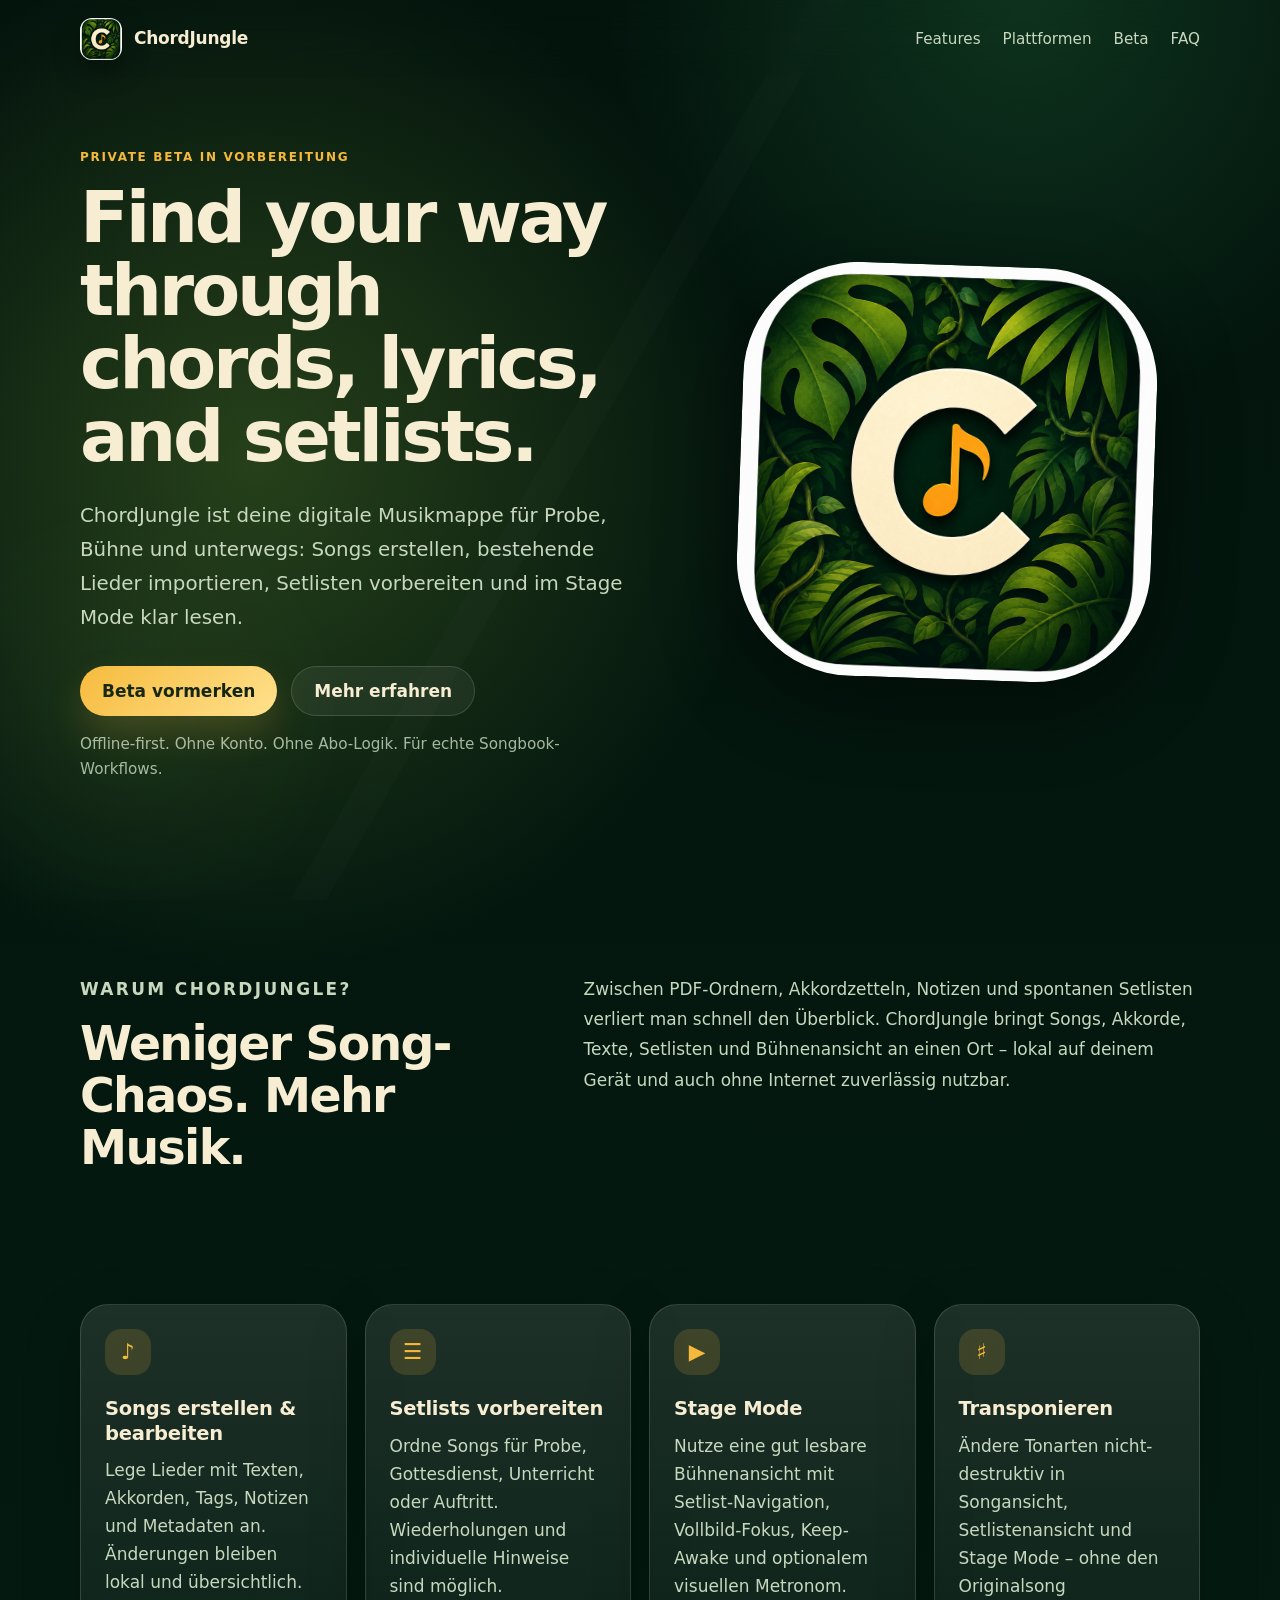
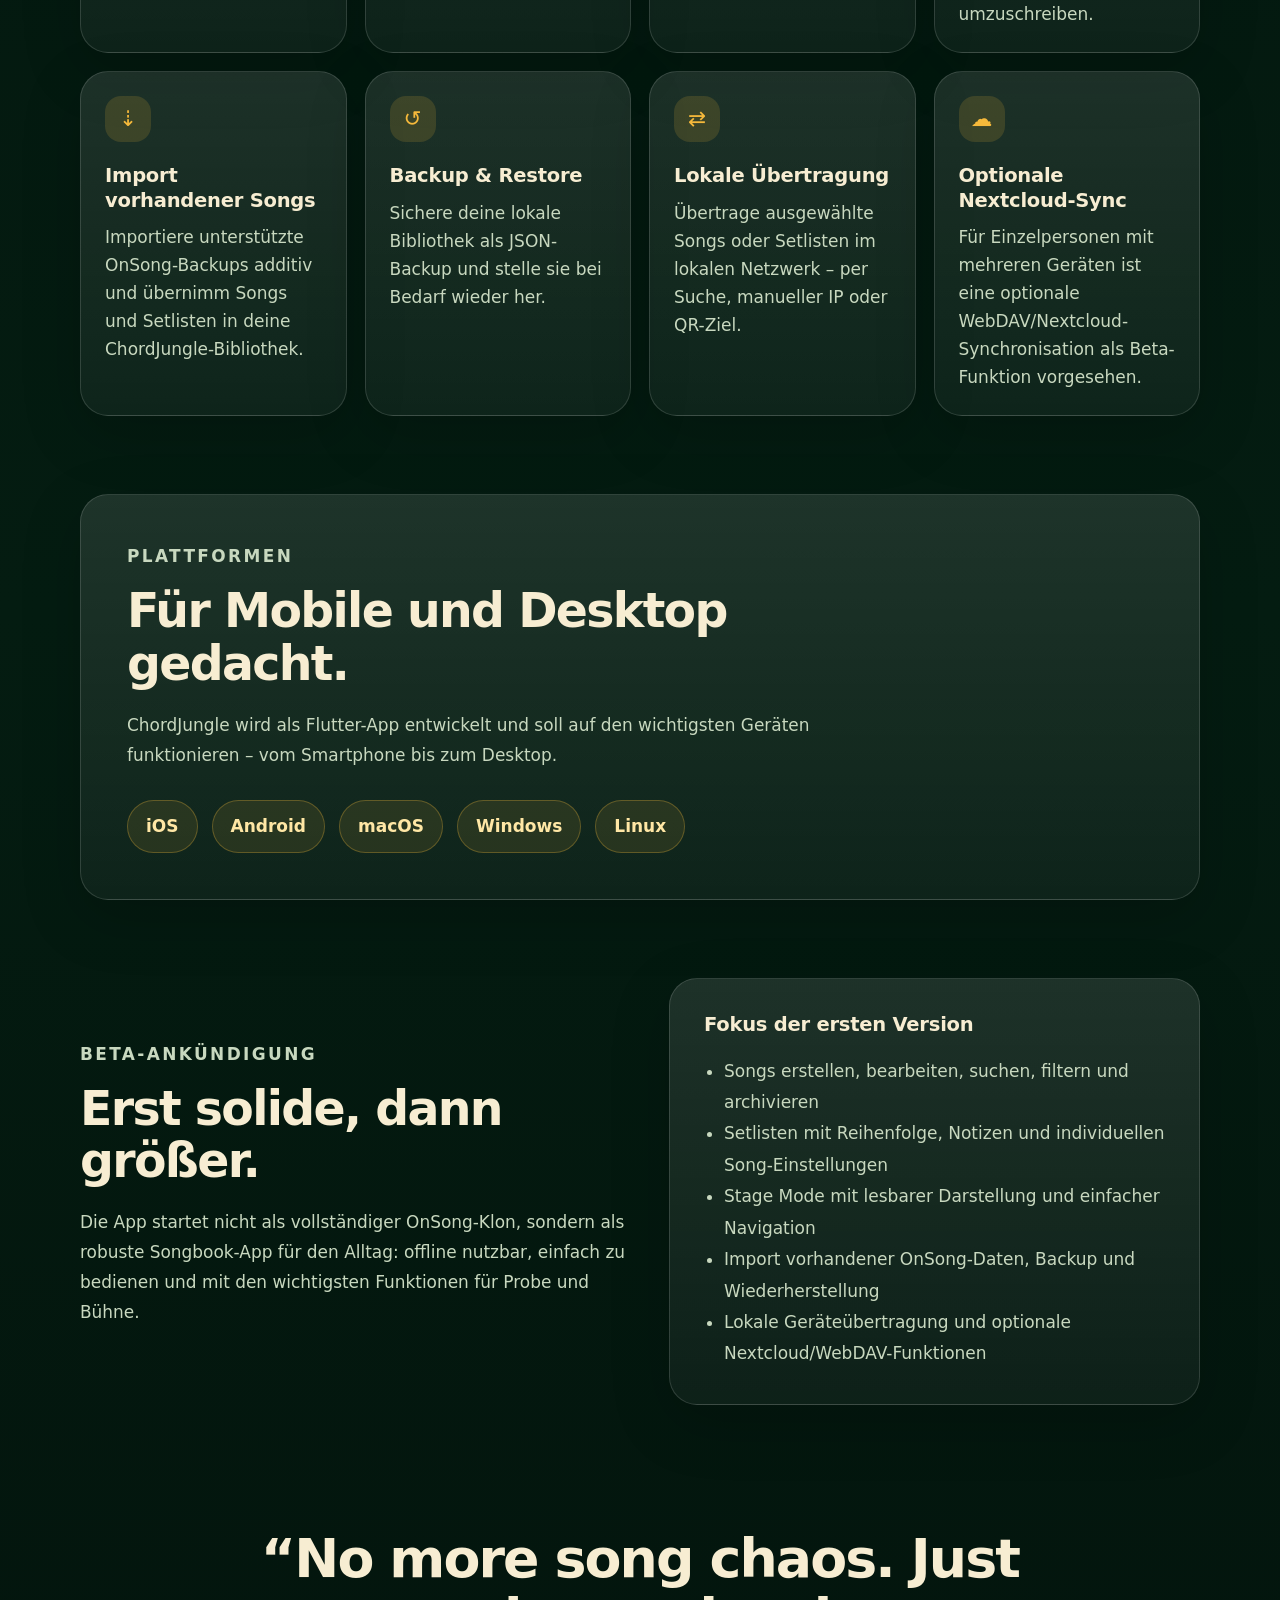
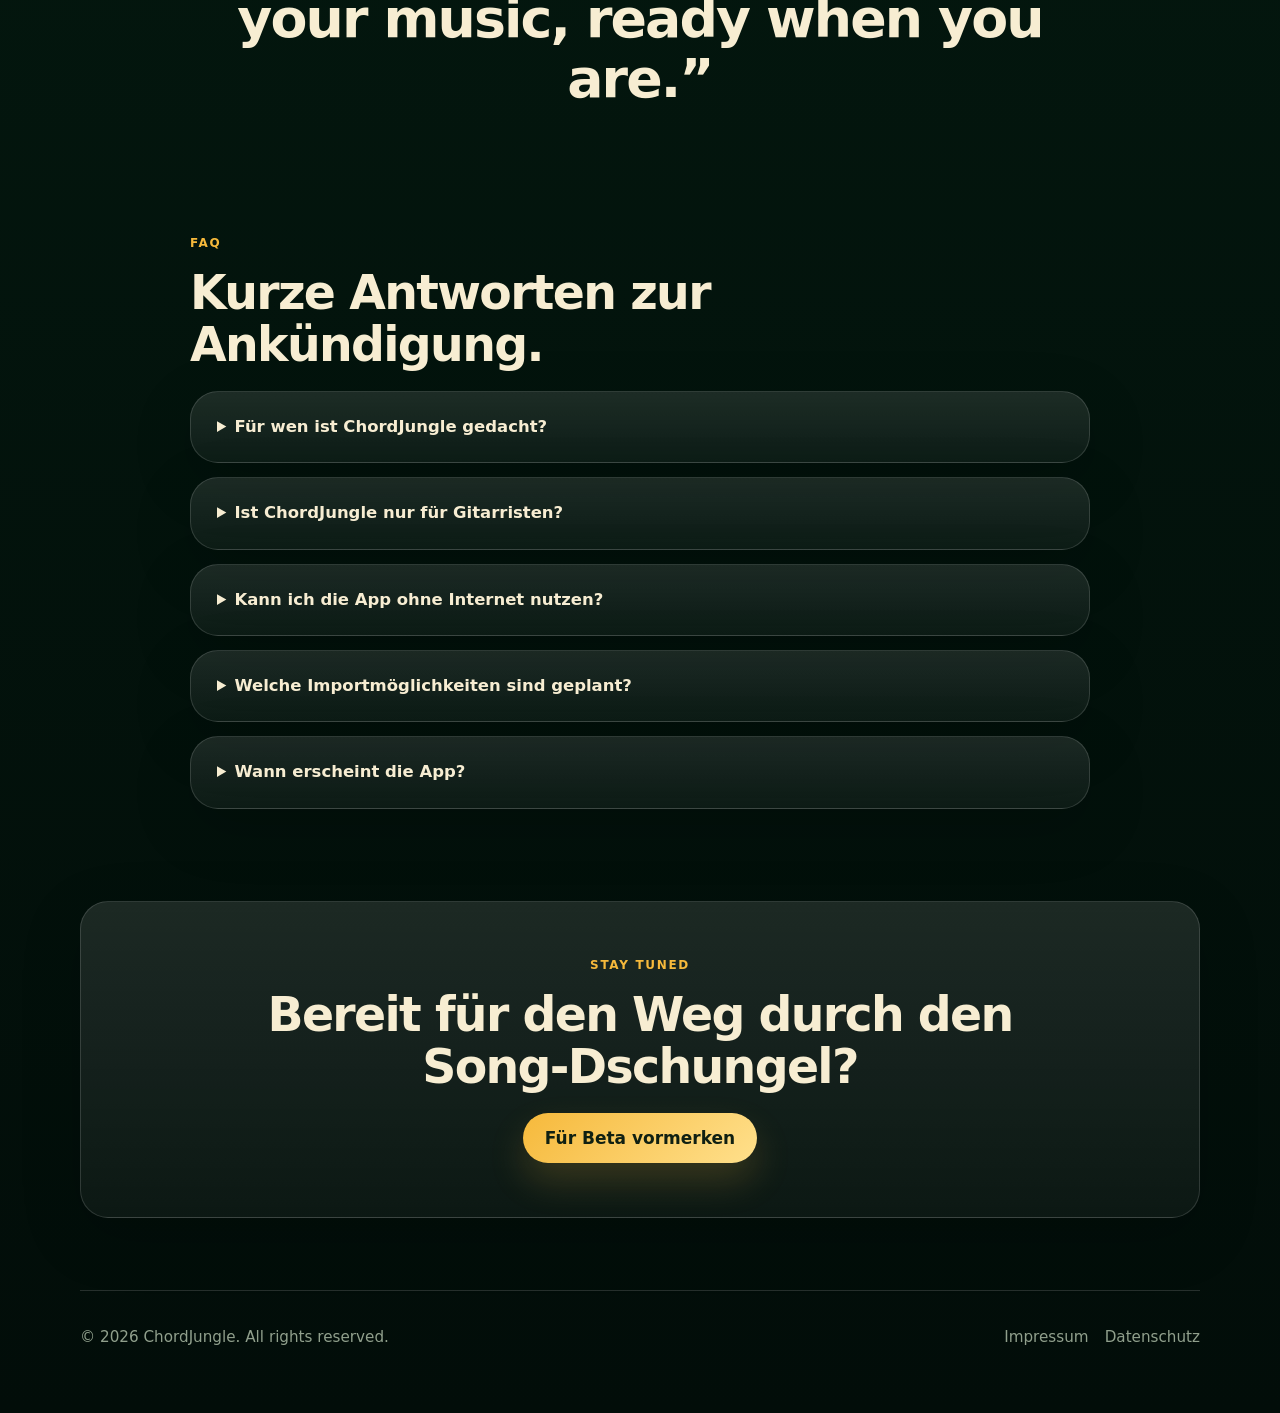
==== httpdocs/index.html @ f00405a7 "init" ====
<!doctype html>
<html lang="de">
<head>
  <meta charset="utf-8">
  <meta name="viewport" content="width=device-width, initial-scale=1">
  <title>ChordJungle – Songs, Chords & Setlists</title>
  <meta name="description" content="ChordJungle ist eine offline-first Songbook- und Setlist-App für iOS, Android, macOS, Windows und Linux – mit Stage Mode, Import, Backup und lokaler Geräteübertragung.">
  <meta name="theme-color" content="#032014">

  <meta property="og:title" content="ChordJungle">
  <meta property="og:description" content="Find your way through chords, lyrics, and setlists.">
  <meta property="og:type" content="website">
  <meta property="og:image" content="assets/og-image.png">

  <link rel="icon" href="favicon.ico">
  <link rel="icon" type="image/png" sizes="32x32" href="assets/favicon-32x32.png">
  <link rel="icon" type="image/png" sizes="16x16" href="assets/favicon-16x16.png">
  <link rel="apple-touch-icon" href="assets/apple-touch-icon.png">
  <link rel="manifest" href="manifest.webmanifest">
  <link rel="stylesheet" href="styles.css">
</head>
<body>
  <header class="site-header">
    <a class="brand" href="#top" aria-label="ChordJungle Startseite">
      <img src="assets/chordjungle-icon-512.png" alt="" width="42" height="42">
      <span>ChordJungle</span>
    </a>
    <nav class="nav" aria-label="Hauptnavigation">
      <a href="#features">Features</a>
      <a href="#platforms">Plattformen</a>
      <a href="#beta">Beta</a>
      <a href="#faq">FAQ</a>
    </nav>
  </header>

  <main id="top">
    <section class="hero section">
      <div class="hero-copy">
        <p class="eyebrow">Private Beta in Vorbereitung</p>
        <h1>Find your way through chords, lyrics, and setlists.</h1>
        <p class="lead">
          ChordJungle ist deine digitale Musikmappe für Probe, Bühne und unterwegs:
          Songs erstellen, bestehende Lieder importieren, Setlisten vorbereiten und im Stage Mode klar lesen.
        </p>
        <div class="cta-row">
          <a class="button primary" href="#" data-contact-link data-contact-subject="ChordJungle Beta" data-contact-body="Hallo, ich möchte über ChordJungle informiert werden." rel="nofollow">
            Beta vormerken
          </a>
          <a class="button secondary" href="#features">Mehr erfahren</a>
        </div>
        <p class="hint">Offline-first. Ohne Konto. Ohne Abo-Logik. Für echte Songbook-Workflows.</p>
      </div>

      <div class="hero-visual" aria-label="ChordJungle App Icon">
        <div class="glow"></div>
        <img class="app-icon" src="assets/chordjungle-icon-1024.png" alt="ChordJungle App Icon">
      </div>
    </section>

    <section class="section intro">
      <div class="section-heading">
        <p class="eyebrow">Warum ChordJungle?</p>
        <h2>Weniger Song-Chaos. Mehr Musik.</h2>
      </div>
      <p>
        Zwischen PDF-Ordnern, Akkordzetteln, Notizen und spontanen Setlisten verliert man schnell den Überblick.
        ChordJungle bringt Songs, Akkorde, Texte, Setlisten und Bühnenansicht an einen Ort – lokal auf deinem Gerät
        und auch ohne Internet zuverlässig nutzbar.
      </p>
    </section>

    <section class="section cards" id="features">
      <article class="card">
        <span class="card-icon">♪</span>
        <h3>Songs erstellen & bearbeiten</h3>
        <p>Lege Lieder mit Texten, Akkorden, Tags, Notizen und Metadaten an. Änderungen bleiben lokal und übersichtlich.</p>
      </article>
      <article class="card">
        <span class="card-icon">☰</span>
        <h3>Setlists vorbereiten</h3>
        <p>Ordne Songs für Probe, Gottesdienst, Unterricht oder Auftritt. Wiederholungen und individuelle Hinweise sind möglich.</p>
      </article>
      <article class="card">
        <span class="card-icon">▶</span>
        <h3>Stage Mode</h3>
        <p>Nutze eine gut lesbare Bühnenansicht mit Setlist-Navigation, Vollbild-Fokus, Keep-Awake und optionalem visuellen Metronom.</p>
      </article>
      <article class="card">
        <span class="card-icon">♯</span>
        <h3>Transponieren</h3>
        <p>Ändere Tonarten nicht-destruktiv in Songansicht, Setlistenansicht und Stage Mode – ohne den Originalsong umzuschreiben.</p>
      </article>
      <article class="card">
        <span class="card-icon">⇣</span>
        <h3>Import vorhandener Songs</h3>
        <p>Importiere unterstützte OnSong-Backups additiv und übernimm Songs und Setlisten in deine ChordJungle-Bibliothek.</p>
      </article>
      <article class="card">
        <span class="card-icon">↺</span>
        <h3>Backup & Restore</h3>
        <p>Sichere deine lokale Bibliothek als JSON-Backup und stelle sie bei Bedarf wieder her.</p>
      </article>
      <article class="card">
        <span class="card-icon">⇄</span>
        <h3>Lokale Übertragung</h3>
        <p>Übertrage ausgewählte Songs oder Setlisten im lokalen Netzwerk – per Suche, manueller IP oder QR-Ziel.</p>
      </article>
      <article class="card">
        <span class="card-icon">☁</span>
        <h3>Optionale Nextcloud-Sync</h3>
        <p>Für Einzelpersonen mit mehreren Geräten ist eine optionale WebDAV/Nextcloud-Synchronisation als Beta-Funktion vorgesehen.</p>
      </article>
    </section>

    <section class="section platform-section" id="platforms">
      <div class="section-heading compact-heading">
        <p class="eyebrow">Plattformen</p>
        <h2>Für Mobile und Desktop gedacht.</h2>
        <p>
          ChordJungle wird als Flutter-App entwickelt und soll auf den wichtigsten Geräten funktionieren – vom Smartphone bis zum Desktop.
        </p>
      </div>
      <div class="platform-grid" aria-label="Geplante Plattformen">
        <div class="platform-pill">iOS</div>
        <div class="platform-pill">Android</div>
        <div class="platform-pill">macOS</div>
        <div class="platform-pill">Windows</div>
        <div class="platform-pill">Linux</div>
      </div>
    </section>

    <section class="section split" id="beta">
      <div>
        <p class="eyebrow">Beta-Ankündigung</p>
        <h2>Erst solide, dann größer.</h2>
        <p>
          Die App startet nicht als vollständiger OnSong-Klon, sondern als robuste Songbook-App für den Alltag:
          offline nutzbar, einfach zu bedienen und mit den wichtigsten Funktionen für Probe und Bühne.
        </p>
      </div>
      <div class="beta-box">
        <h3>Fokus der ersten Version</h3>
        <ul>
          <li>Songs erstellen, bearbeiten, suchen, filtern und archivieren</li>
          <li>Setlisten mit Reihenfolge, Notizen und individuellen Song-Einstellungen</li>
          <li>Stage Mode mit lesbarer Darstellung und einfacher Navigation</li>
          <li>Import vorhandener OnSong-Daten, Backup und Wiederherstellung</li>
          <li>Lokale Geräteübertragung und optionale Nextcloud/WebDAV-Funktionen</li>
        </ul>
      </div>
    </section>

    <section class="section quote">
      <blockquote>
        “No more song chaos. Just your music, ready when you are.”
      </blockquote>
    </section>

    <section class="section faq" id="faq">
      <div class="section-heading">
        <p class="eyebrow">FAQ</p>
        <h2>Kurze Antworten zur Ankündigung.</h2>
      </div>

      <details>
        <summary>Für wen ist ChordJungle gedacht?</summary>
        <p>Für Musiker, Bands, Sänger, Gruppen, Musikleiter und alle, die Songs mit Akkorden, Texten und Setlisten organisieren möchten.</p>
      </details>

      <details>
        <summary>Ist ChordJungle nur für Gitarristen?</summary>
        <p>Nein. Akkorde spielen eine wichtige Rolle, aber die App ist bewusst nicht auf ein einzelnes Instrument festgelegt.</p>
      </details>

      <details>
        <summary>Kann ich die App ohne Internet nutzen?</summary>
        <p>Ja. ChordJungle ist offline-first konzipiert. Songs, Setlisten und Stage Mode sollen ohne Login und ohne Internet funktionieren.</p>
      </details>

      <details>
        <summary>Welche Importmöglichkeiten sind geplant?</summary>
        <p>Der Fokus liegt auf einem additiven Import unterstützter OnSong-Backup-Daten. Nicht jede OnSong-Funktion und nicht jedes Medienformat ist Teil des ersten Umfangs.</p>
      </details>

      <details>
        <summary>Wann erscheint die App?</summary>
        <p>ChordJungle befindet sich in der privaten Beta-Vorbereitung. Diese Seite dient als Ankündigung und Vormerkung.</p>
      </details>
    </section>

    <section class="section final-cta">
      <p class="eyebrow">Stay tuned</p>
      <h2>Bereit für den Weg durch den Song-Dschungel?</h2>
      <a class="button primary" href="#" data-contact-link data-contact-subject="ChordJungle Beta" data-contact-body="Hallo, ich möchte über ChordJungle informiert werden." rel="nofollow">
        Für Beta vormerken
      </a>
    </section>
  </main>

  <footer class="site-footer">
    <p>© <span id="year"></span> ChordJungle. All rights reserved.</p>
    <nav class="footer-links" aria-label="Rechtliche Links">
      <a href="impressum.html">Impressum</a>
      <a href="datenschutz.html">Datenschutz</a>
    </nav>
  </footer>

  <script src="script.js"></script>
</body>
</html>
---- httpdocs/styles.css ----
:root {
  --bg: #03140d;
  --bg-soft: #062316;
  --panel: rgba(255, 255, 255, 0.075);
  --panel-border: rgba(255, 255, 255, 0.14);
  --text: #f7edd2;
  --muted: #c8d8bf;
  --green: #8fbf3f;
  --green-2: #2f8f4e;
  --gold: #f6b93b;
  --shadow: 0 24px 80px rgba(0, 0, 0, 0.45);
  --max: 1120px;
  color-scheme: dark;
}

* { box-sizing: border-box; }

html { scroll-behavior: smooth; }

body {
  margin: 0;
  font-family: Inter, ui-sans-serif, system-ui, -apple-system, BlinkMacSystemFont, "Segoe UI", sans-serif;
  background:
    radial-gradient(circle at 20% 10%, rgba(143, 191, 63, 0.25), transparent 32rem),
    radial-gradient(circle at 80% 0%, rgba(47, 143, 78, 0.25), transparent 26rem),
    linear-gradient(180deg, #03140d 0%, #041c11 48%, #020d09 100%);
  color: var(--text);
  min-height: 100vh;
  overflow-x: hidden;
  font-size: 17px;
  line-height: 1.6;
}

body::before {
  content: "";
  position: fixed;
  inset: 0;
  pointer-events: none;
  opacity: 0.16;
  background-image:
    linear-gradient(120deg, transparent 0 45%, rgba(255,255,255,0.05) 45% 47%, transparent 47% 100%),
    radial-gradient(circle at 10% 80%, rgba(143, 191, 63, 0.35), transparent 13rem);
  mix-blend-mode: screen;
}

a { color: inherit; }

.site-header {
  position: sticky;
  top: 0;
  z-index: 20;
  display: flex;
  align-items: center;
  justify-content: space-between;
  width: min(100% - 32px, var(--max));
  margin: 0 auto;
  padding: 18px 0;
  backdrop-filter: blur(16px);
}

.brand {
  display: inline-flex;
  align-items: center;
  gap: 12px;
  font-weight: 800;
  letter-spacing: -0.015em;
  text-decoration: none;
}

.brand img {
  border-radius: 12px;
  box-shadow: 0 10px 26px rgba(0, 0, 0, 0.35);
}

.nav {
  display: flex;
  gap: 22px;
  color: var(--muted);
  font-size: 0.95rem;
}

.nav a { text-decoration: none; }
.nav a:hover { color: var(--text); }

.section {
  width: min(100% - 32px, var(--max));
  margin: 0 auto;
  padding: 78px 0;
}

.hero {
  min-height: calc(100vh - 82px);
  display: grid;
  grid-template-columns: minmax(0, 1.05fr) minmax(280px, 0.95fr);
  align-items: center;
  gap: 56px;
  padding-top: 48px;
}

.eyebrow {
  margin: 0 0 14px;
  color: var(--gold);
  text-transform: uppercase;
  font-size: 0.75rem;
  font-weight: 800;
  letter-spacing: 0.14em;
}

h1, h2, h3, p { margin-top: 0; }

h1 {
  font-size: clamp(2.55rem, 5.6vw, 5.35rem);
  line-height: 1.02;
  letter-spacing: -0.045em;
  margin-bottom: 26px;
  max-width: 760px;
}

h2 {
  font-size: clamp(1.8rem, 3.7vw, 3.25rem);
  line-height: 1.1;
  letter-spacing: -0.035em;
  margin-bottom: 20px;
}

h3 {
  font-size: 1.22rem;
  line-height: 1.25;
  letter-spacing: -0.012em;
  margin-bottom: 10px;
}

.lead {
  color: var(--muted);
  font-size: clamp(1.05rem, 1.55vw, 1.24rem);
  line-height: 1.7;
  max-width: 680px;
}

.cta-row {
  display: flex;
  flex-wrap: wrap;
  gap: 14px;
  margin: 32px 0 16px;
}

.button {
  display: inline-flex;
  align-items: center;
  justify-content: center;
  min-height: 50px;
  border-radius: 999px;
  padding: 0 22px;
  text-decoration: none;
  font-weight: 800;
  transition: transform 180ms ease, border-color 180ms ease, background 180ms ease;
}

.button:hover { transform: translateY(-2px); }

.primary {
  background: linear-gradient(135deg, var(--gold), #ffe08c);
  color: #102012;
  box-shadow: 0 18px 36px rgba(246, 185, 59, 0.18);
}

.secondary {
  border: 1px solid var(--panel-border);
  color: var(--text);
  background: rgba(255, 255, 255, 0.06);
}

.hint {
  color: rgba(200, 216, 191, 0.82);
  font-size: 0.95rem;
}

.hero-visual {
  position: relative;
  display: grid;
  place-items: center;
  min-height: 440px;
}

.glow {
  position: absolute;
  width: 72%;
  aspect-ratio: 1;
  border-radius: 999px;
  background: radial-gradient(circle, rgba(143, 191, 63, 0.38), transparent 68%);
  filter: blur(18px);
}

.app-icon {
  position: relative;
  width: min(82%, 430px);
  border-radius: 28%;
  box-shadow: var(--shadow);
  transform: rotate(2deg);
  animation: float 6s ease-in-out infinite;
}

@keyframes float {
  0%, 100% { transform: translateY(0) rotate(2deg); }
  50% { transform: translateY(-14px) rotate(-1deg); }
}

.intro {
  display: grid;
  grid-template-columns: 0.85fr 1.15fr;
  gap: 48px;
  align-items: start;
}

.intro p,
.split p,
.platform-section p {
  color: var(--muted);
  line-height: 1.78;
  font-size: 1.06rem;
}

.cards {
  display: grid;
  grid-template-columns: repeat(4, 1fr);
  gap: 18px;
  padding-top: 32px;
}

.card,
.beta-box,
details,
.final-cta,
.platform-section {
  border: 1px solid var(--panel-border);
  background:
    linear-gradient(180deg, rgba(255, 255, 255, 0.105), rgba(255, 255, 255, 0.045));
  border-radius: 28px;
  box-shadow: 0 18px 60px rgba(0, 0, 0, 0.18);
}

.card {
  padding: 24px;
  min-height: 245px;
}

.card-icon {
  display: inline-grid;
  place-items: center;
  width: 46px;
  height: 46px;
  margin-bottom: 22px;
  border-radius: 16px;
  background: rgba(246, 185, 59, 0.15);
  color: var(--gold);
  font-size: 1.35rem;
}

.card p {
  color: var(--muted);
  line-height: 1.65;
  margin-bottom: 0;
}

.platform-section {
  padding: 46px;
}

.compact-heading {
  max-width: 820px;
}

.platform-grid {
  display: flex;
  flex-wrap: wrap;
  gap: 14px;
  margin-top: 30px;
}

.platform-pill {
  border: 1px solid rgba(246, 185, 59, 0.28);
  background: rgba(246, 185, 59, 0.10);
  color: #ffe7a5;
  border-radius: 999px;
  padding: 12px 18px;
  font-weight: 800;
}

.split {
  display: grid;
  grid-template-columns: 1fr 0.95fr;
  gap: 30px;
  align-items: center;
}

.beta-box { padding: 34px; }

.beta-box ul {
  margin: 18px 0 0;
  padding-left: 20px;
  color: var(--muted);
  line-height: 1.85;
}

.quote {
  text-align: center;
  padding-top: 46px;
  padding-bottom: 46px;
}

blockquote {
  margin: 0 auto;
  max-width: 860px;
  font-size: clamp(1.75rem, 4.2vw, 3.8rem);
  line-height: 1.12;
  letter-spacing: -0.035em;
  font-weight: 850;
}

.faq { max-width: 900px; }
.section-heading { max-width: 760px; }

details {
  padding: 22px 26px;
  margin: 14px 0;
}

summary {
  cursor: pointer;
  font-weight: 800;
  font-size: 1.03rem;
}

details p {
  color: var(--muted);
  line-height: 1.65;
  margin: 16px 0 0;
}

.final-cta {
  text-align: center;
  padding: 54px 28px;
  margin-bottom: 72px;
}

.final-cta h2 {
  max-width: 760px;
  margin-left: auto;
  margin-right: auto;
}

.site-footer {
  width: min(100% - 32px, var(--max));
  margin: 0 auto;
  padding: 34px 0 48px;
  display: flex;
  justify-content: space-between;
  gap: 18px;
  color: rgba(200, 216, 191, 0.72);
  border-top: 1px solid var(--panel-border);
  font-size: 0.95rem;
}

@media (max-width: 980px) {
  .cards { grid-template-columns: repeat(2, 1fr); }
}

@media (max-width: 900px) {
  .nav { display: none; }

  .hero,
  .intro,
  .split { grid-template-columns: 1fr; }

  .hero {
    min-height: auto;
    padding-top: 42px;
  }

  .hero-visual {
    min-height: 340px;
    order: -1;
  }

  .app-icon { width: min(74%, 340px); }
  .section { padding: 62px 0; }
}

@media (max-width: 560px) {
  body { font-size: 16px; }
  .site-header { width: min(100% - 22px, var(--max)); }

  .section {
    width: min(100% - 22px, var(--max));
    padding: 52px 0;
  }

  .cards { grid-template-columns: 1fr; }
  .card { min-height: unset; }
  .platform-section { padding: 28px 20px; }
  .cta-row { flex-direction: column; }
  .button { width: 100%; }
  .site-footer { flex-direction: column; }
}


.footer-links {
  display: flex;
  flex-wrap: wrap;
  gap: 16px;
}

.footer-links a {
  color: inherit;
  text-decoration: none;
}

.footer-links a:hover {
  color: var(--text);
}

.legal-page {
  min-height: calc(100vh - 160px);
}

.legal-section {
  max-width: 920px;
  padding-top: 54px;
}

.back-link {
  display: inline-flex;
  margin-bottom: 22px;
  color: var(--muted);
  text-decoration: none;
  font-weight: 800;
}

.back-link:hover {
  color: var(--text);
}

.legal-card {
  border: 1px solid var(--panel-border);
  background: linear-gradient(180deg, rgba(255, 255, 255, 0.105), rgba(255, 255, 255, 0.045));
  border-radius: 28px;
  padding: clamp(28px, 5vw, 54px);
  box-shadow: 0 18px 60px rgba(0, 0, 0, 0.18);
}

.legal-card h1 {
  font-size: clamp(2.1rem, 4.6vw, 4rem);
  margin-bottom: 32px;
}

.legal-card h2 {
  margin-top: 42px;
  font-size: clamp(1.45rem, 2.6vw, 2.2rem);
}

.legal-card h3 {
  margin-top: 30px;
  color: var(--text);
}

.legal-card h4 {
  margin: 24px 0 10px;
  font-size: 1rem;
  color: #ffe7a5;
}

.legal-card p,
.legal-card li {
  color: var(--muted);
  line-height: 1.75;
}

.legal-card ul {
  padding-left: 22px;
}
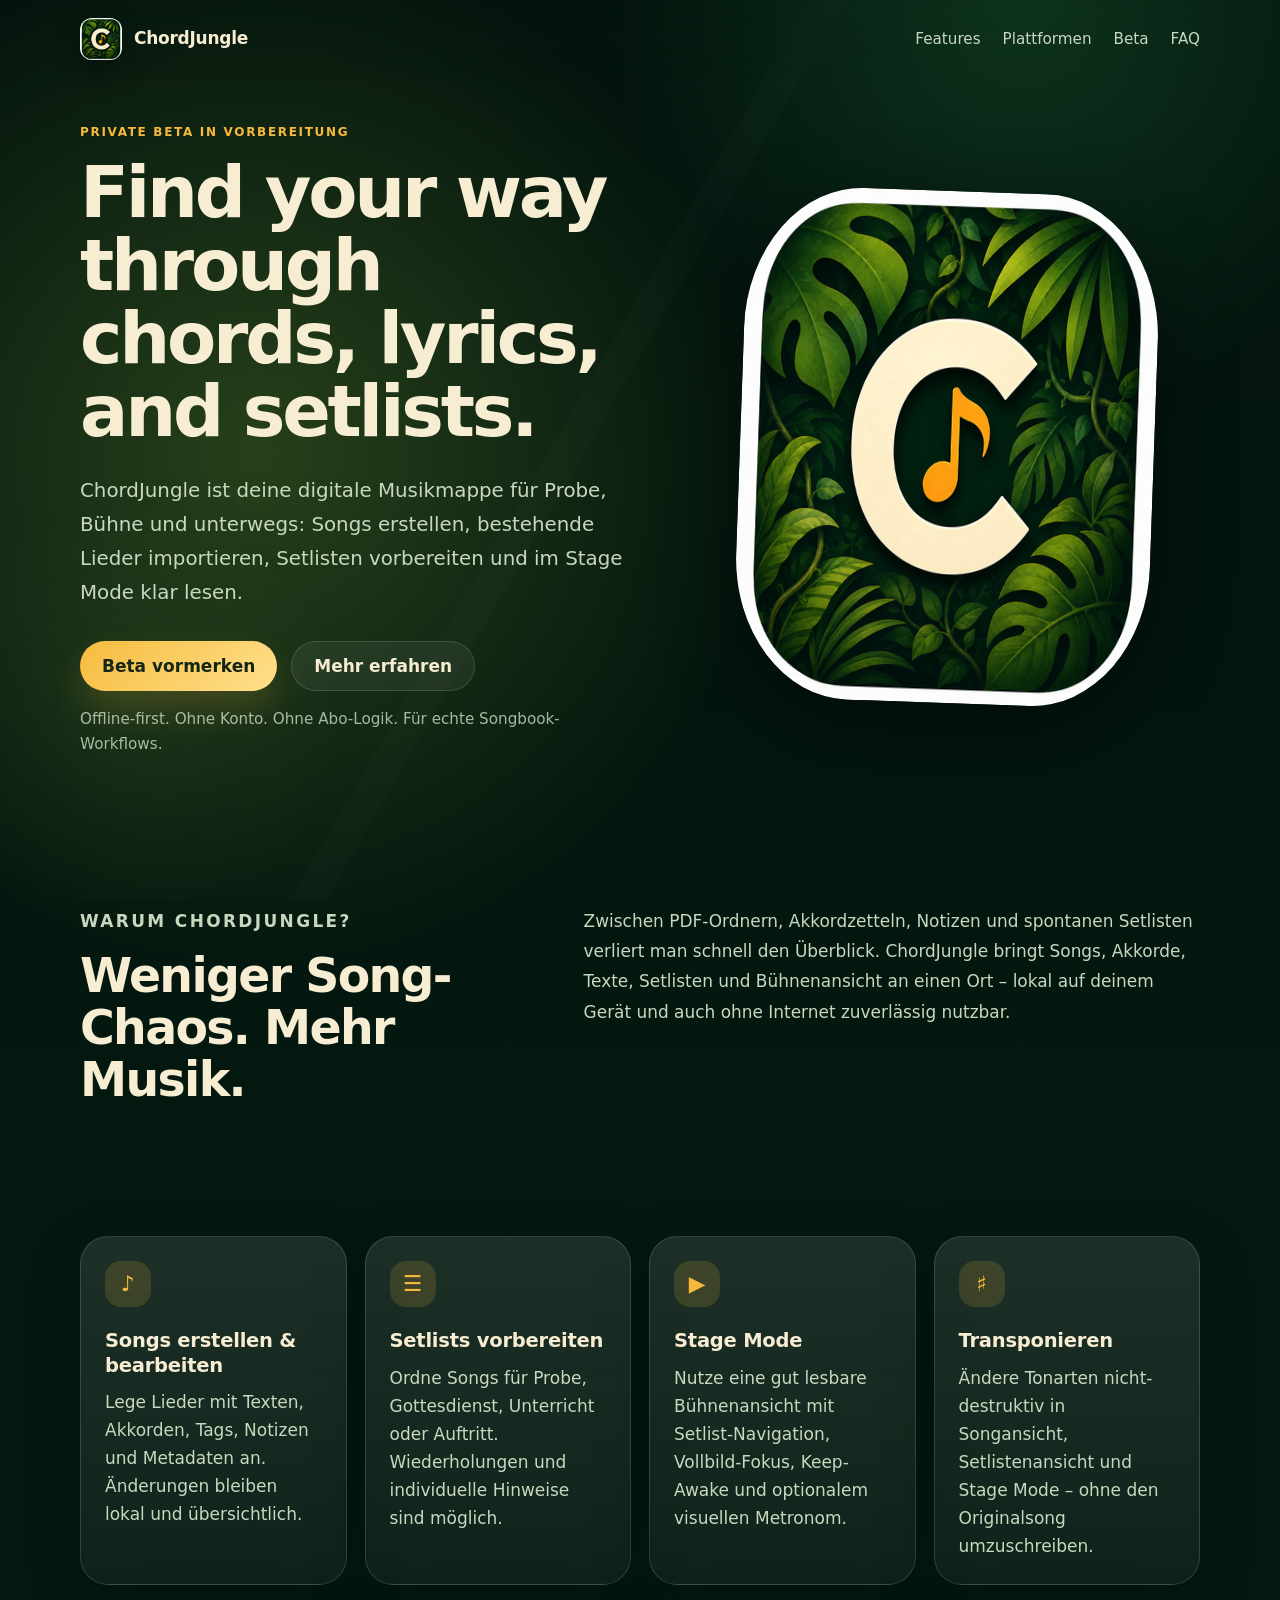
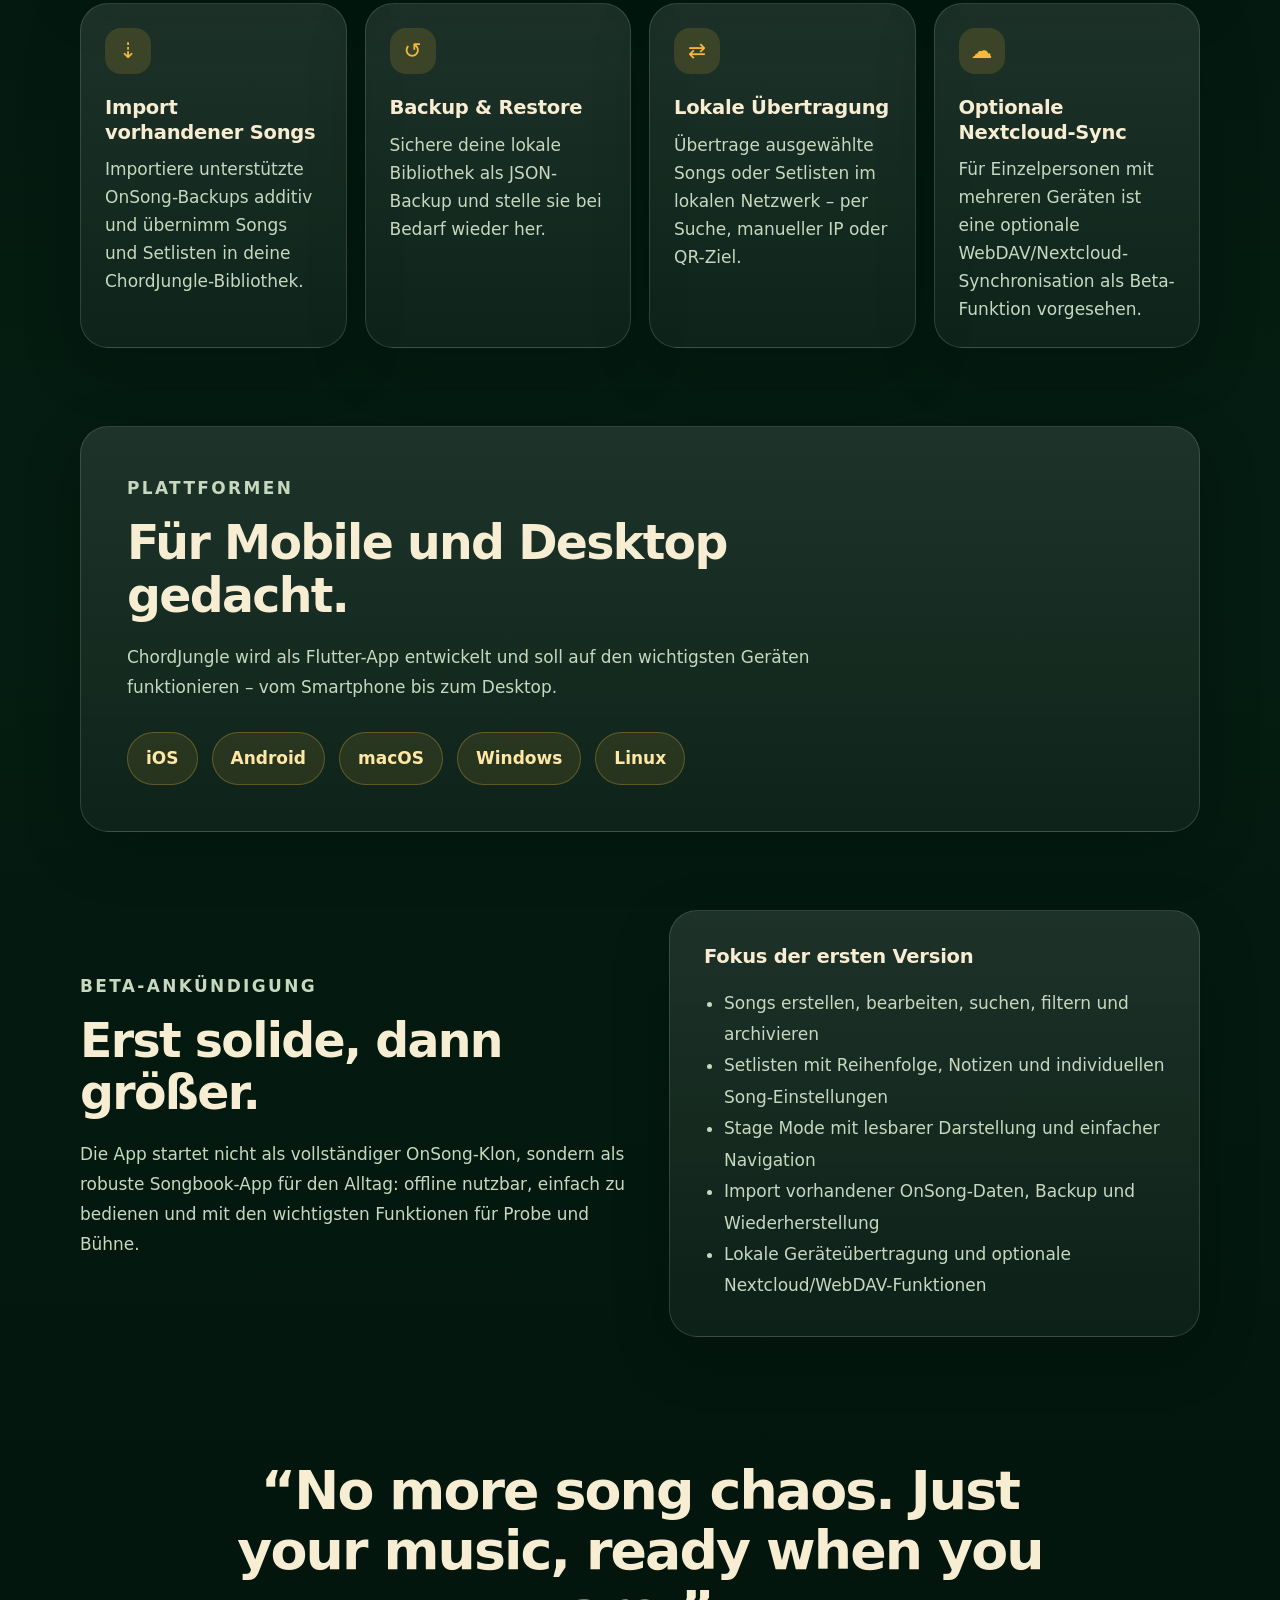
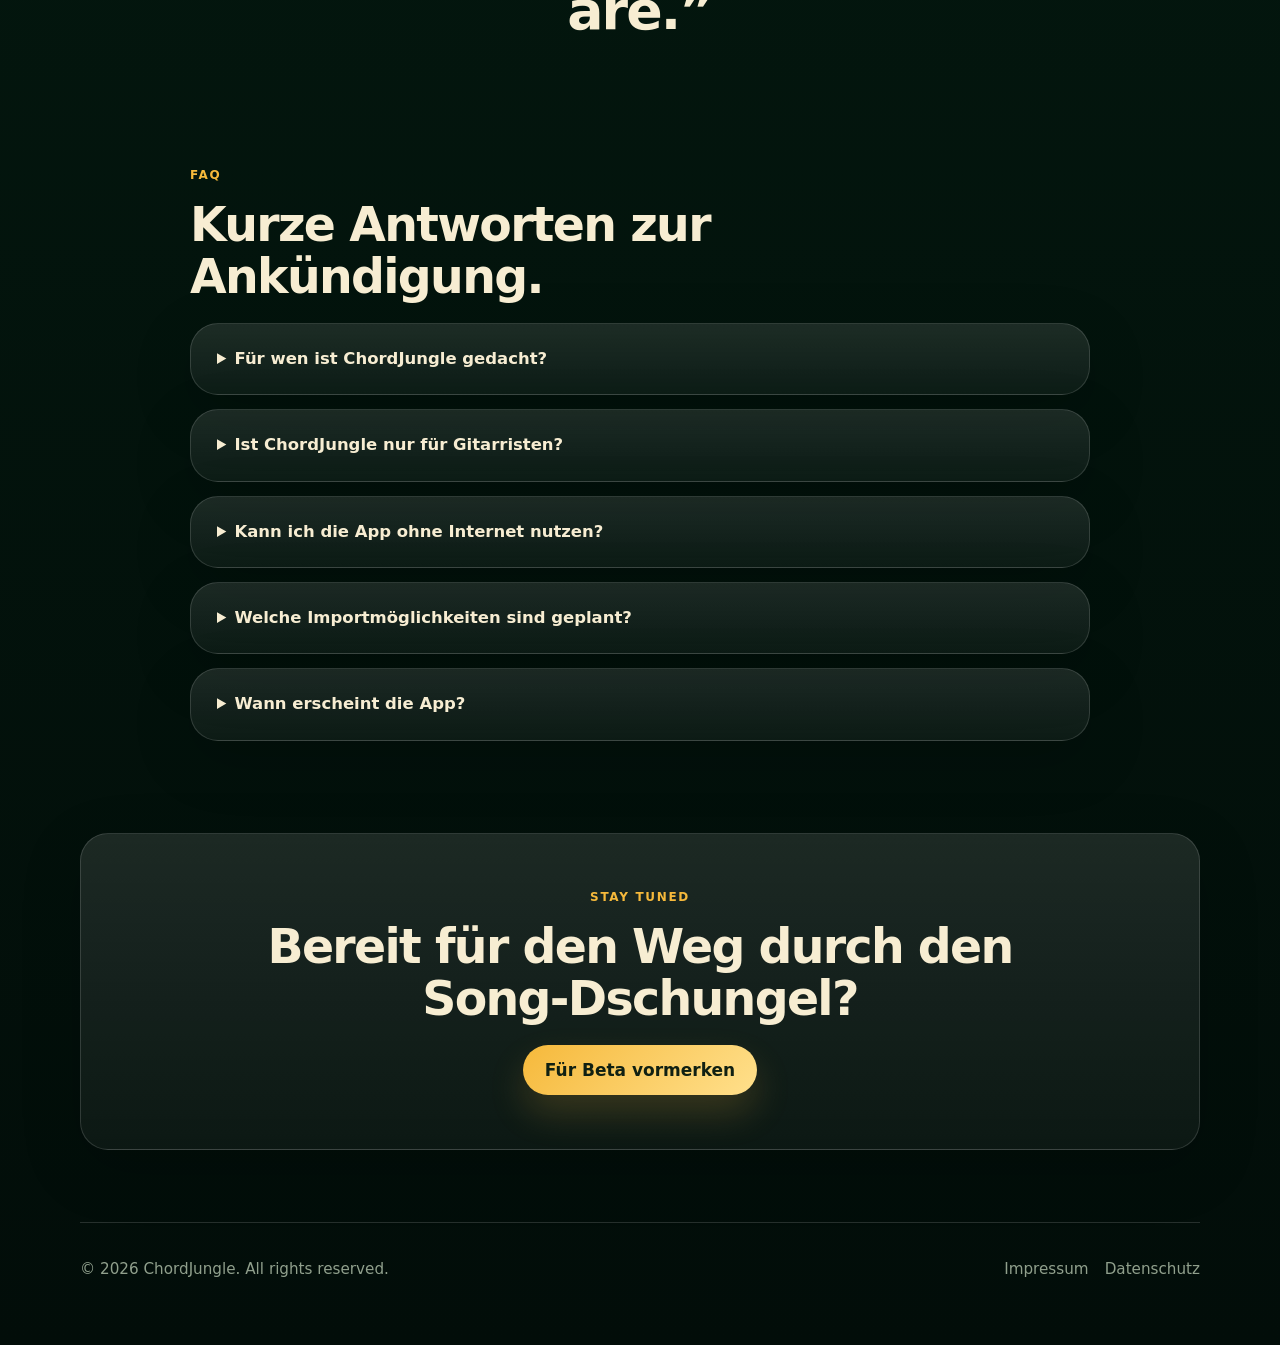
==== commit f53d7653: "codex optimierung" ====
--- a/httpdocs/index.html
+++ b/httpdocs/index.html
@@ -10,14 +10,14 @@
   <meta property="og:title" content="ChordJungle">
   <meta property="og:description" content="Find your way through chords, lyrics, and setlists.">
   <meta property="og:type" content="website">
-  <meta property="og:image" content="assets/og-image.png">
+  <meta property="og:image" content="https://chordjungle.de/assets/og-image.png">
 
   <link rel="icon" href="favicon.ico">
   <link rel="icon" type="image/png" sizes="32x32" href="assets/favicon-32x32.png">
   <link rel="icon" type="image/png" sizes="16x16" href="assets/favicon-16x16.png">
   <link rel="apple-touch-icon" href="assets/apple-touch-icon.png">
   <link rel="manifest" href="manifest.webmanifest">
-  <link rel="stylesheet" href="styles.css">
+  <link rel="stylesheet" href="styles.css?v=20260617">
 </head>
 <body>
   <header class="site-header">
@@ -53,7 +53,15 @@
 
       <div class="hero-visual" aria-label="ChordJungle App Icon">
         <div class="glow"></div>
-        <img class="app-icon" src="assets/chordjungle-icon-1024.png" alt="ChordJungle App Icon">
+        <img
+          class="app-icon"
+          src="assets/chordjungle-icon-512.png"
+          srcset="assets/chordjungle-icon-512.png 512w, assets/chordjungle-icon-1024.png 1024w"
+          sizes="(max-width: 900px) min(74vw, 340px), min(36vw, 430px)"
+          width="512"
+          height="512"
+          alt="ChordJungle App Icon"
+          decoding="async">
       </div>
     </section>
 
--- a/httpdocs/styles.css
+++ b/httpdocs/styles.css
@@ -89,12 +89,13 @@
 }
 
 .hero {
-  min-height: calc(100vh - 82px);
+  min-height: calc(100svh - 150px);
   display: grid;
   grid-template-columns: minmax(0, 1.05fr) minmax(280px, 0.95fr);
   align-items: center;
   gap: 56px;
-  padding-top: 48px;
+  padding-top: 36px;
+  padding-bottom: 48px;
 }
 
 .eyebrow {
@@ -374,15 +375,14 @@
 
   .hero {
     min-height: auto;
-    padding-top: 42px;
+    padding-top: 28px;
   }
 
   .hero-visual {
-    min-height: 340px;
-    order: -1;
+    min-height: 260px;
   }
 
-  .app-icon { width: min(74%, 340px); }
+  .app-icon { width: min(62%, 280px); }
   .section { padding: 62px 0; }
 }
 
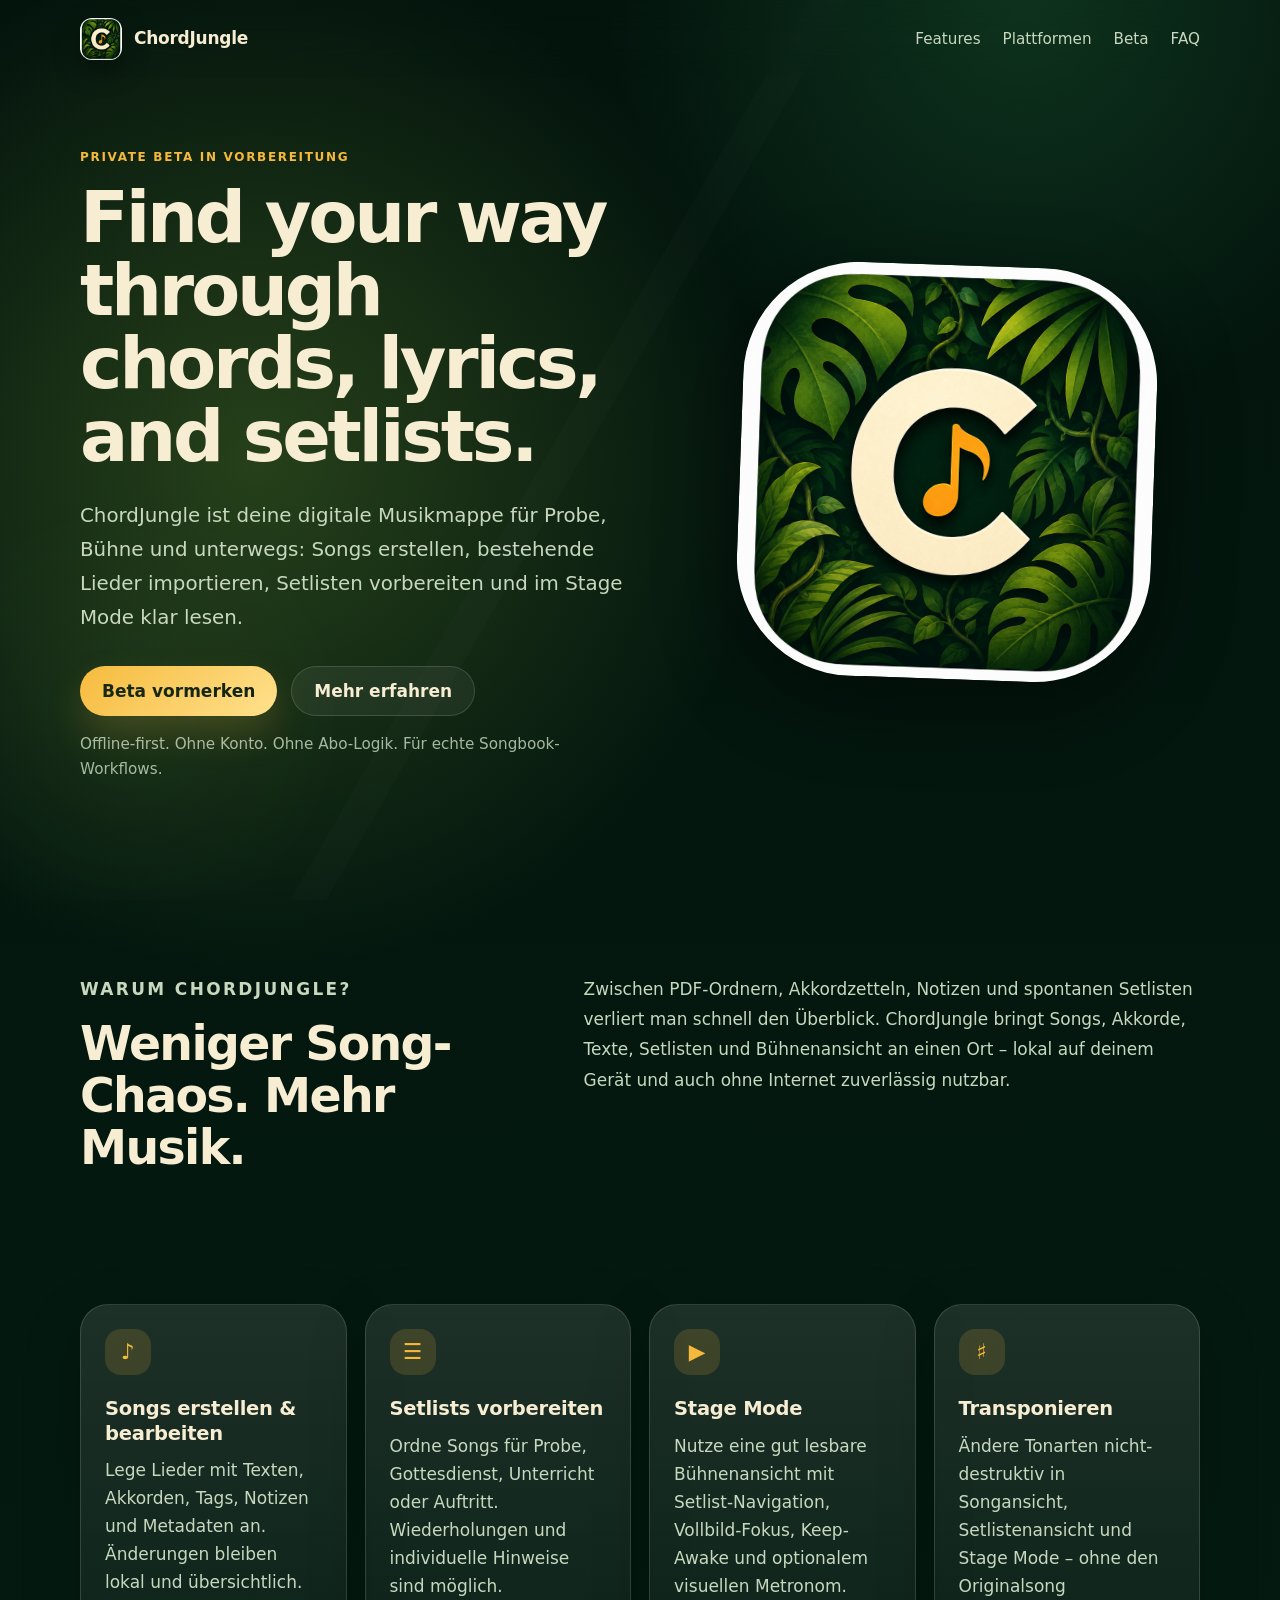
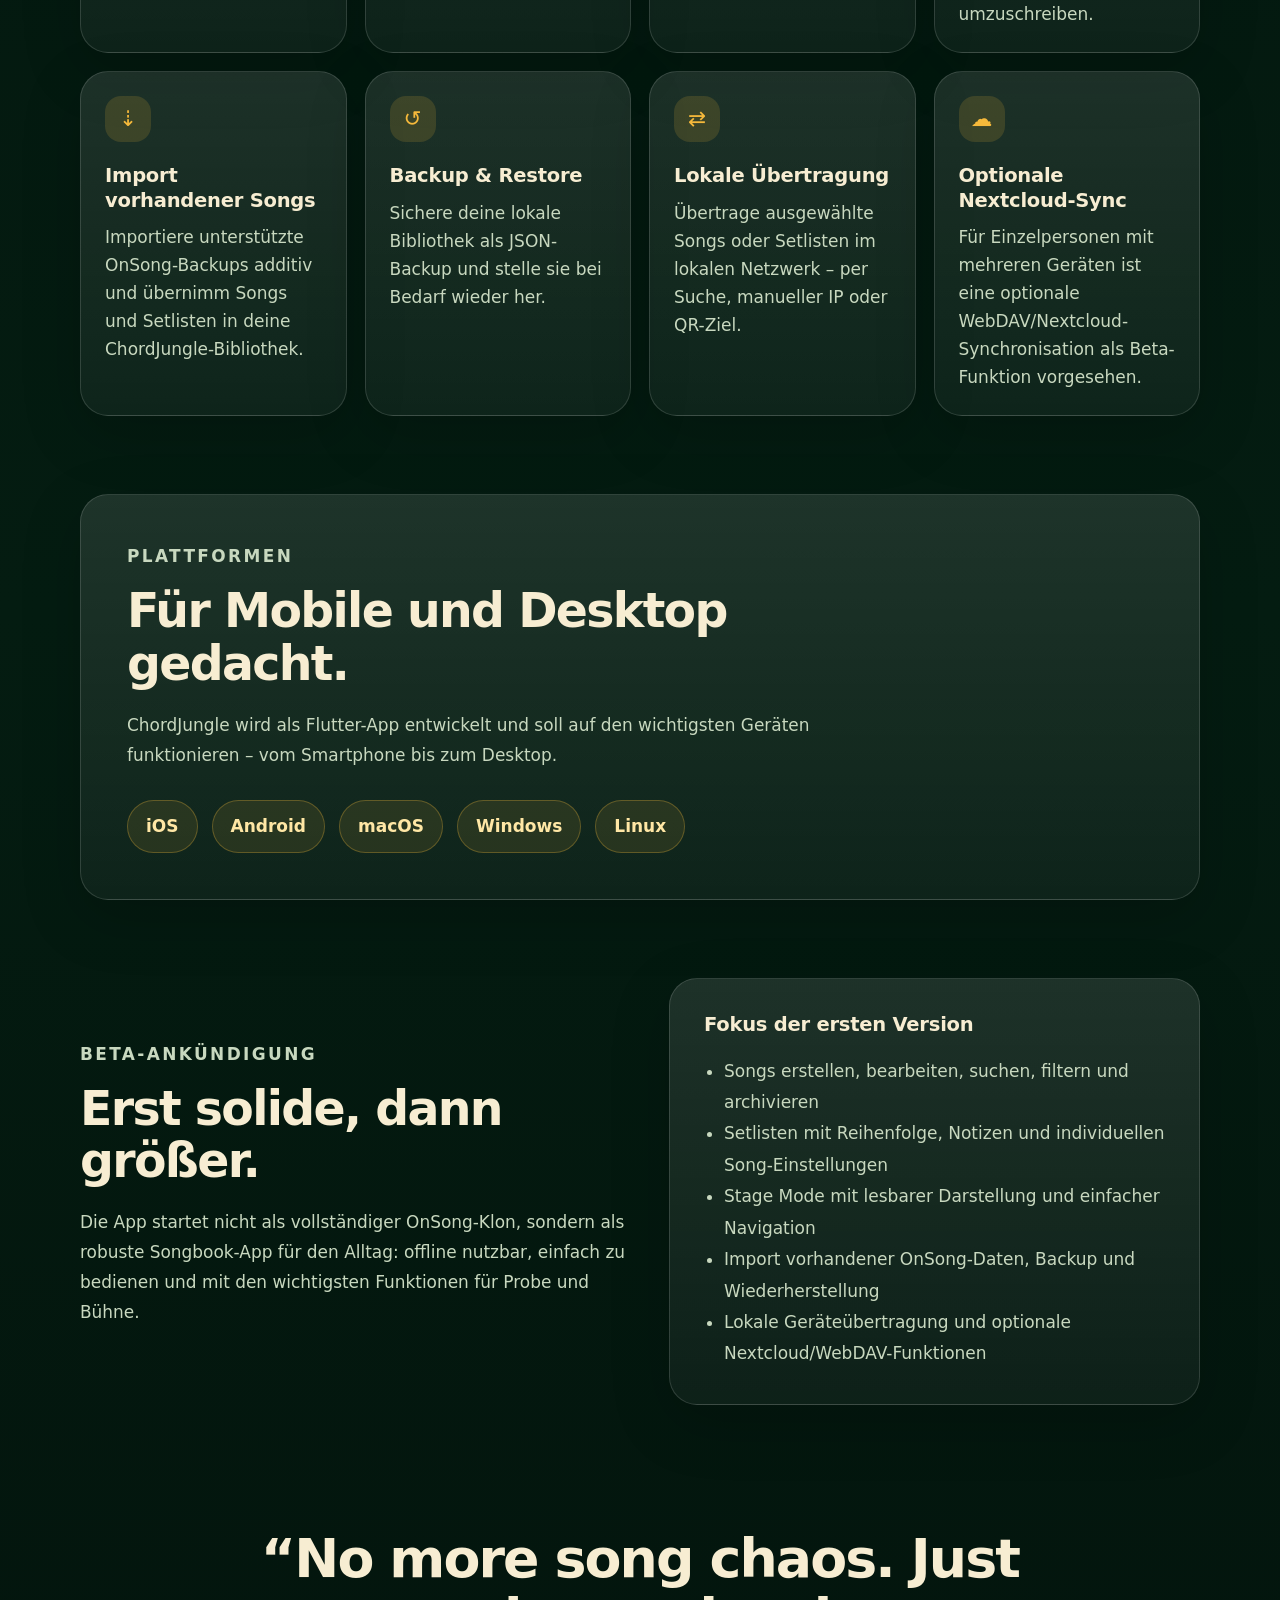
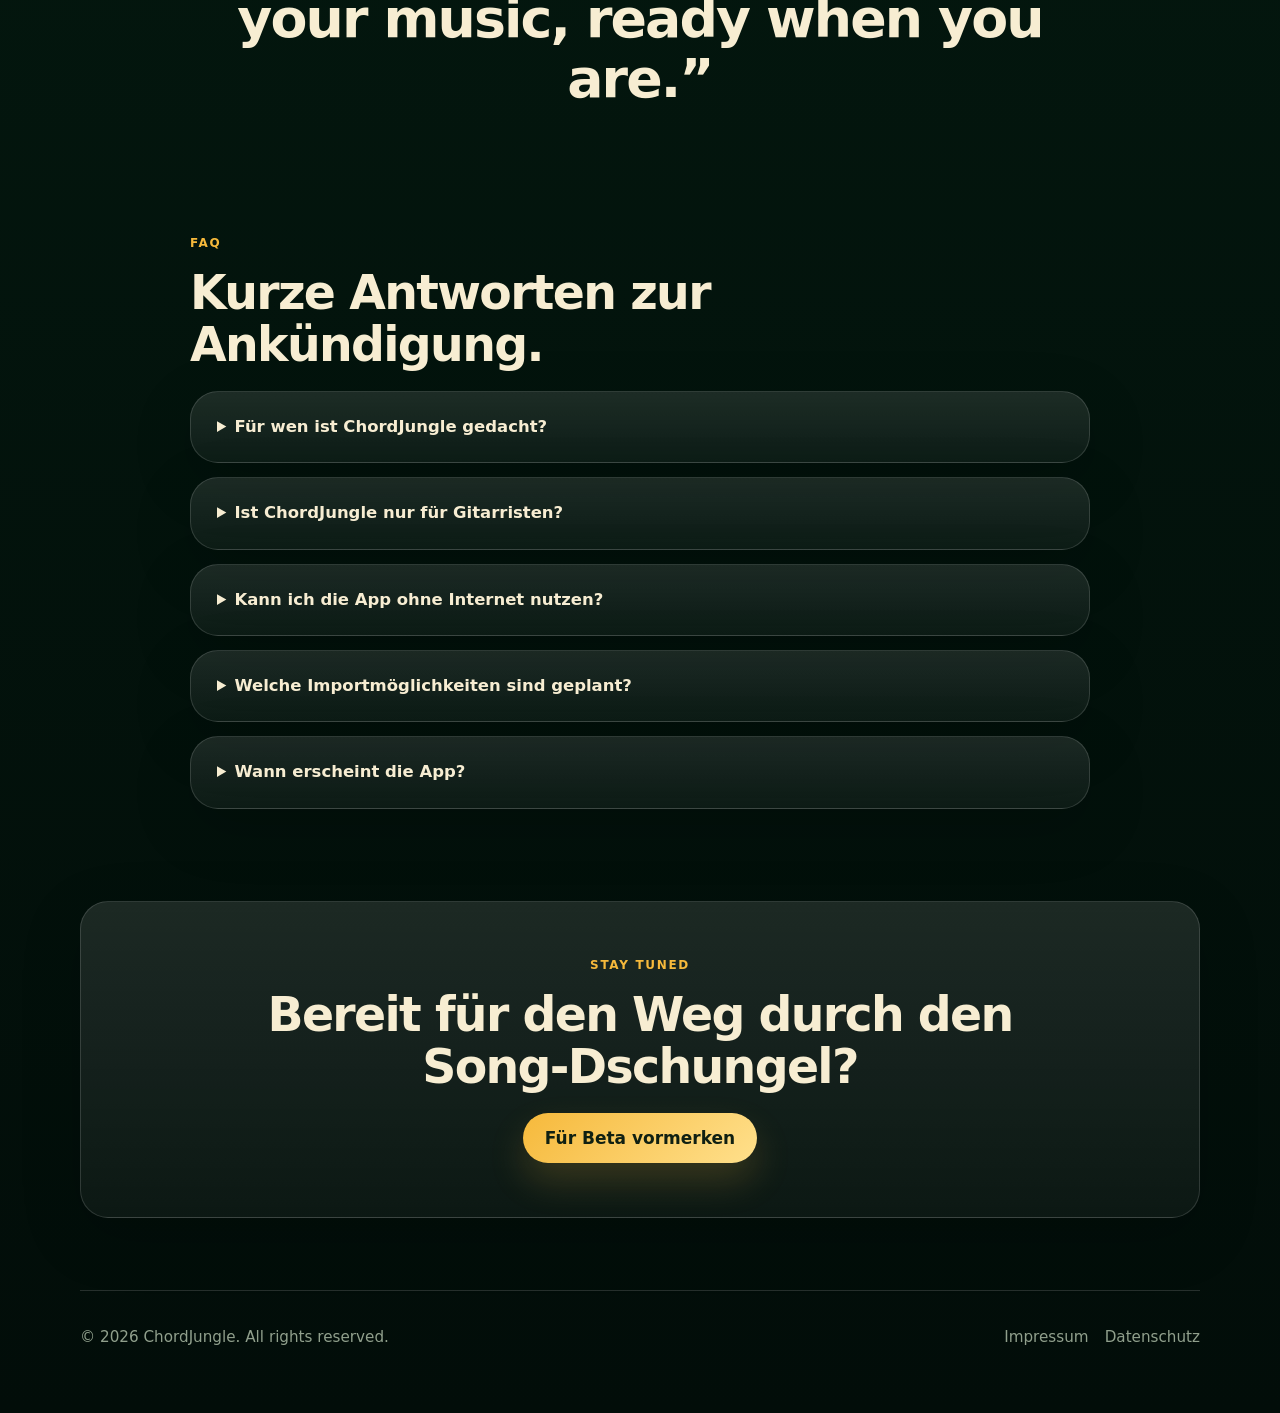
==== commit 7ac44e59: "codex revert" ====
--- a/httpdocs/index.html
+++ b/httpdocs/index.html
@@ -10,14 +10,14 @@
   <meta property="og:title" content="ChordJungle">
   <meta property="og:description" content="Find your way through chords, lyrics, and setlists.">
   <meta property="og:type" content="website">
-  <meta property="og:image" content="https://chordjungle.de/assets/og-image.png">
+  <meta property="og:image" content="assets/og-image.png">
 
   <link rel="icon" href="favicon.ico">
   <link rel="icon" type="image/png" sizes="32x32" href="assets/favicon-32x32.png">
   <link rel="icon" type="image/png" sizes="16x16" href="assets/favicon-16x16.png">
   <link rel="apple-touch-icon" href="assets/apple-touch-icon.png">
   <link rel="manifest" href="manifest.webmanifest">
-  <link rel="stylesheet" href="styles.css?v=20260617">
+  <link rel="stylesheet" href="styles.css">
 </head>
 <body>
   <header class="site-header">
@@ -53,15 +53,7 @@
 
       <div class="hero-visual" aria-label="ChordJungle App Icon">
         <div class="glow"></div>
-        <img
-          class="app-icon"
-          src="assets/chordjungle-icon-512.png"
-          srcset="assets/chordjungle-icon-512.png 512w, assets/chordjungle-icon-1024.png 1024w"
-          sizes="(max-width: 900px) min(74vw, 340px), min(36vw, 430px)"
-          width="512"
-          height="512"
-          alt="ChordJungle App Icon"
-          decoding="async">
+        <img class="app-icon" src="assets/chordjungle-icon-1024.png" alt="ChordJungle App Icon">
       </div>
     </section>
 
--- a/httpdocs/styles.css
+++ b/httpdocs/styles.css
@@ -89,13 +89,12 @@
 }
 
 .hero {
-  min-height: calc(100svh - 150px);
+  min-height: calc(100vh - 82px);
   display: grid;
   grid-template-columns: minmax(0, 1.05fr) minmax(280px, 0.95fr);
   align-items: center;
   gap: 56px;
-  padding-top: 36px;
-  padding-bottom: 48px;
+  padding-top: 48px;
 }
 
 .eyebrow {
@@ -375,14 +374,15 @@
 
   .hero {
     min-height: auto;
-    padding-top: 28px;
+    padding-top: 42px;
   }
 
   .hero-visual {
-    min-height: 260px;
+    min-height: 340px;
+    order: -1;
   }
 
-  .app-icon { width: min(62%, 280px); }
+  .app-icon { width: min(74%, 340px); }
   .section { padding: 62px 0; }
 }
 
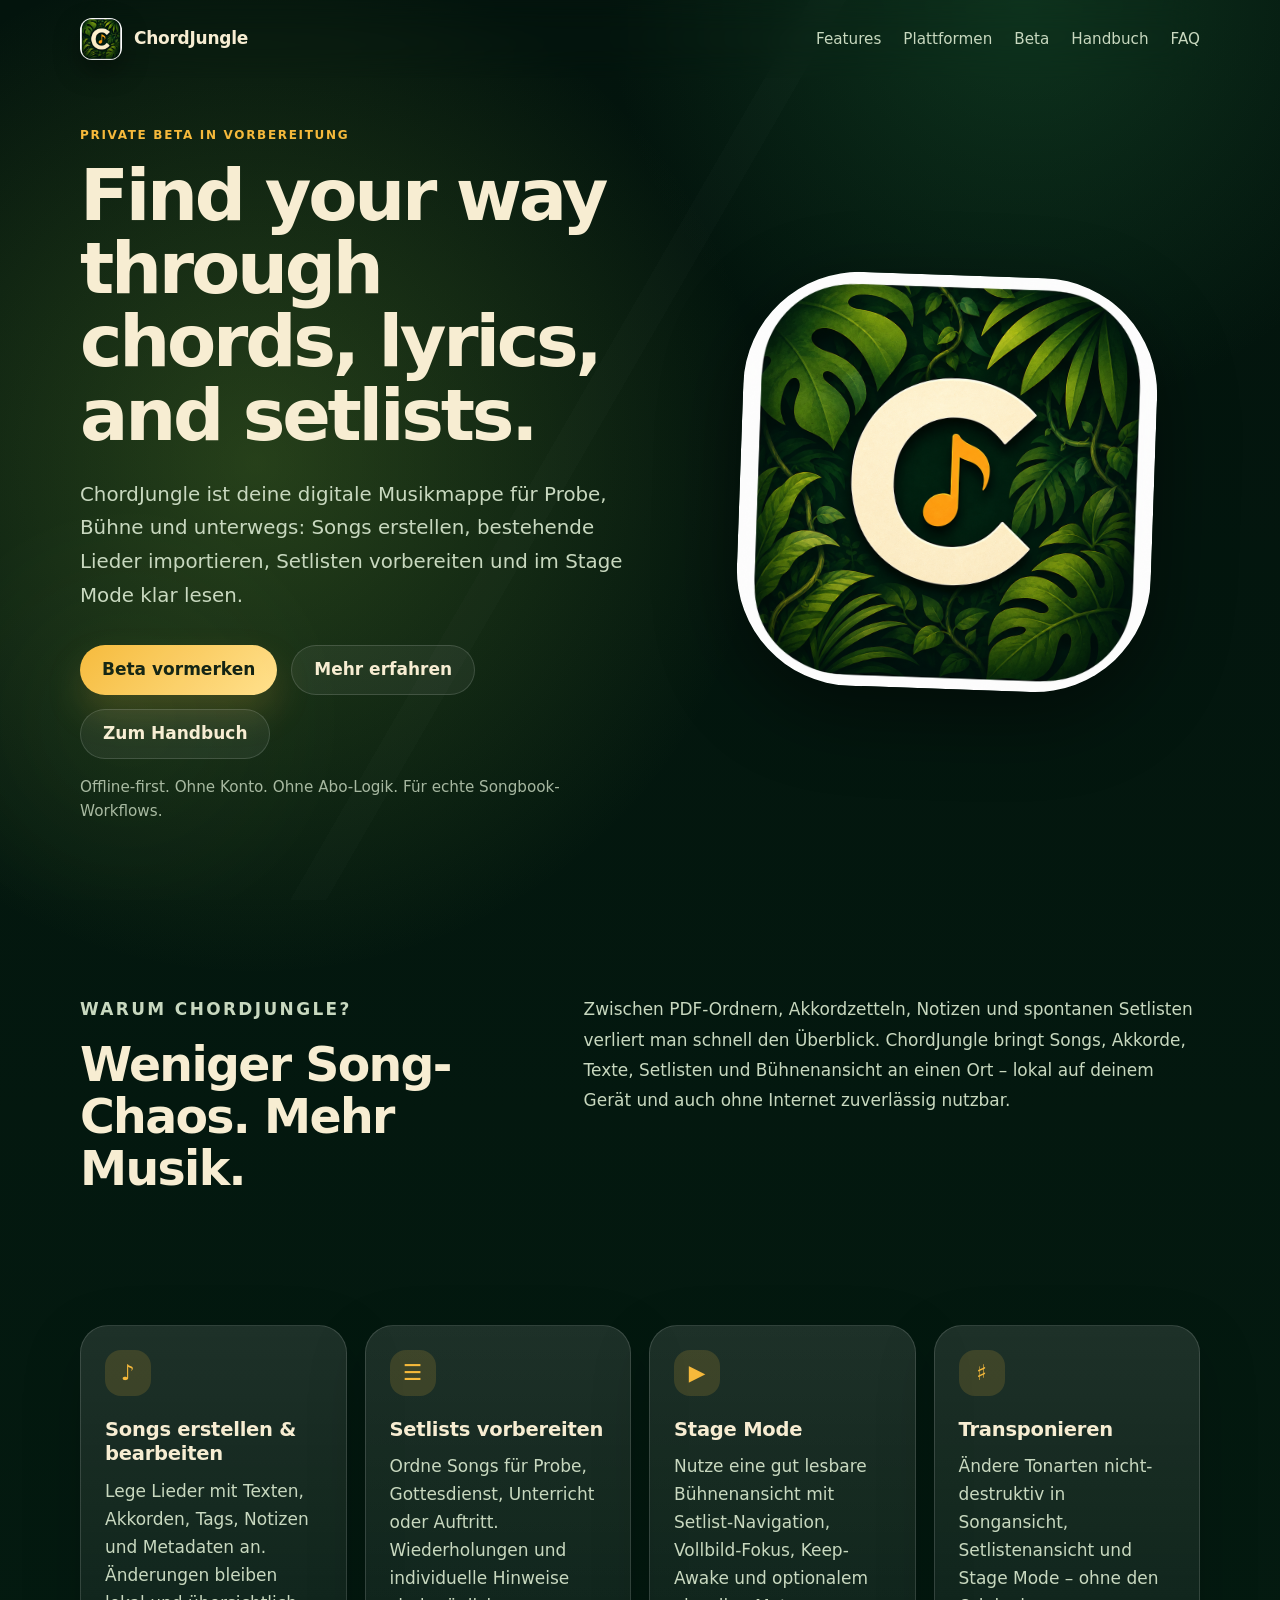
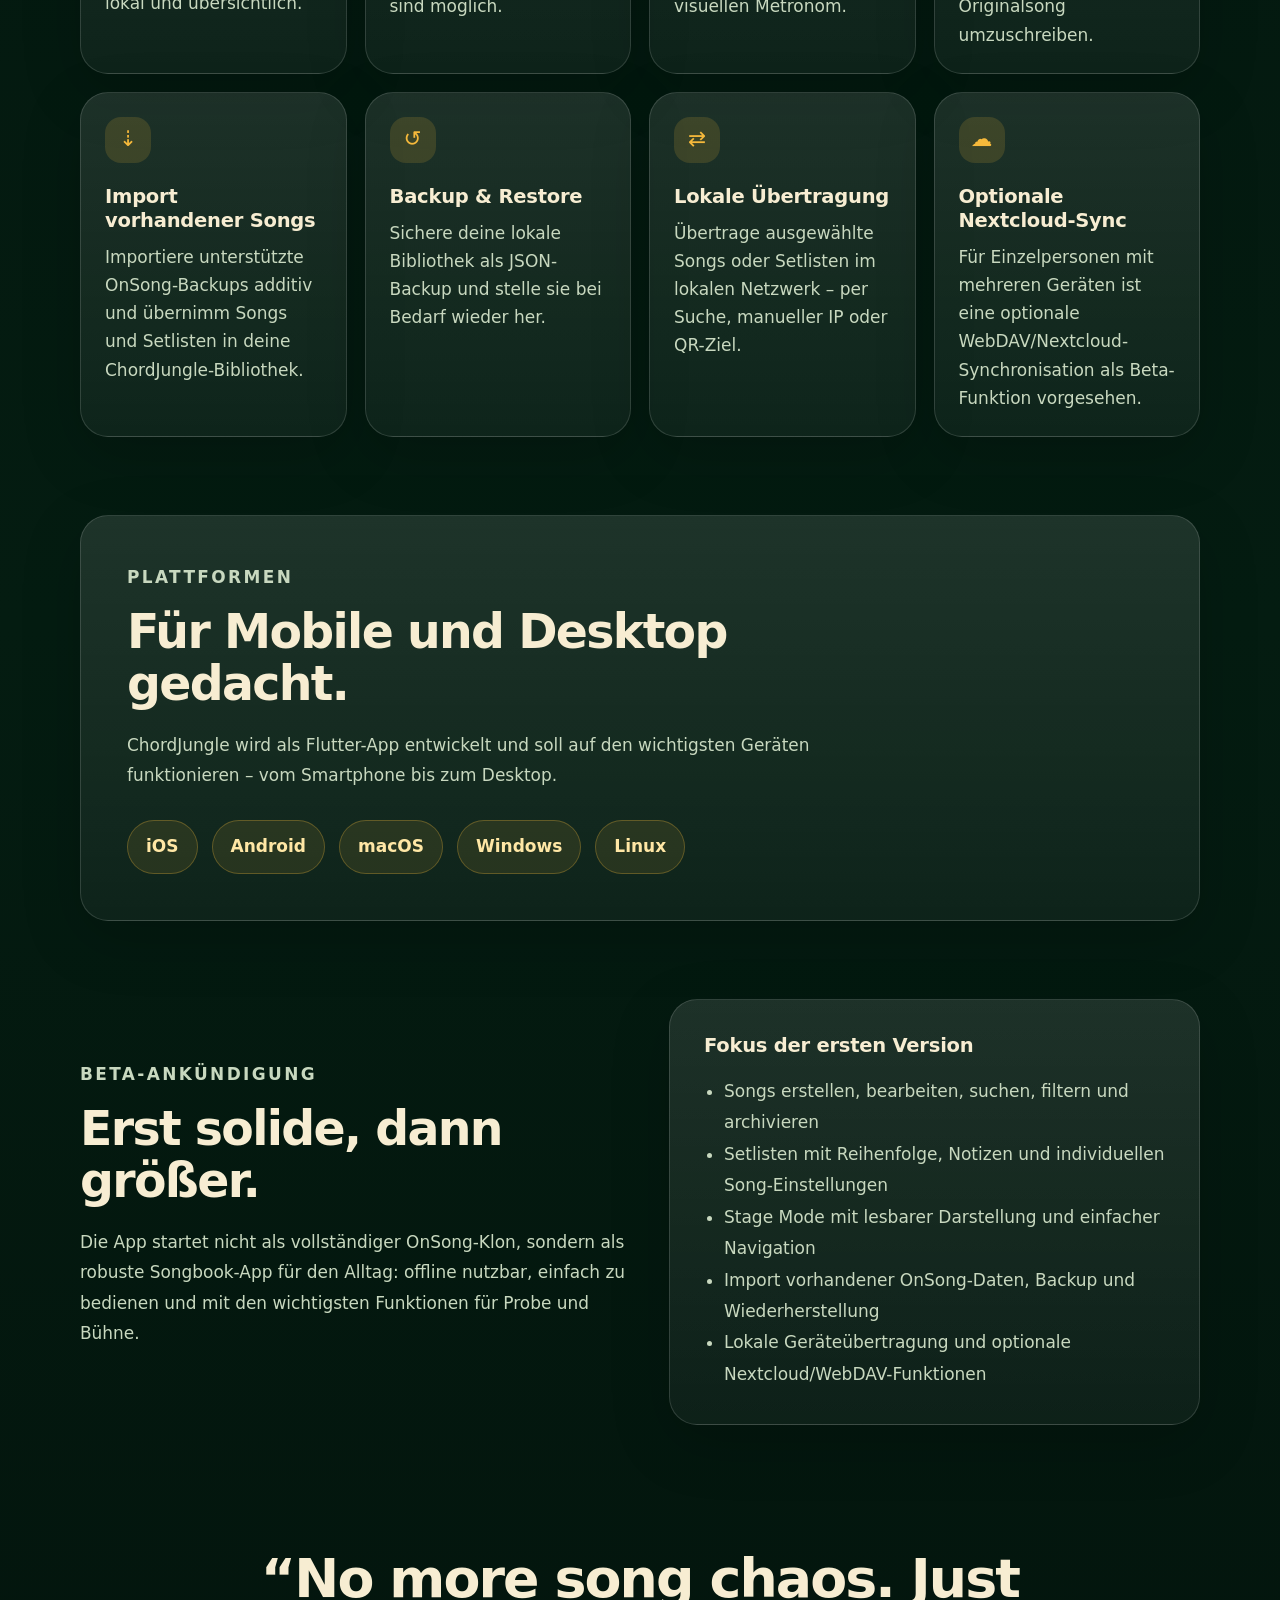
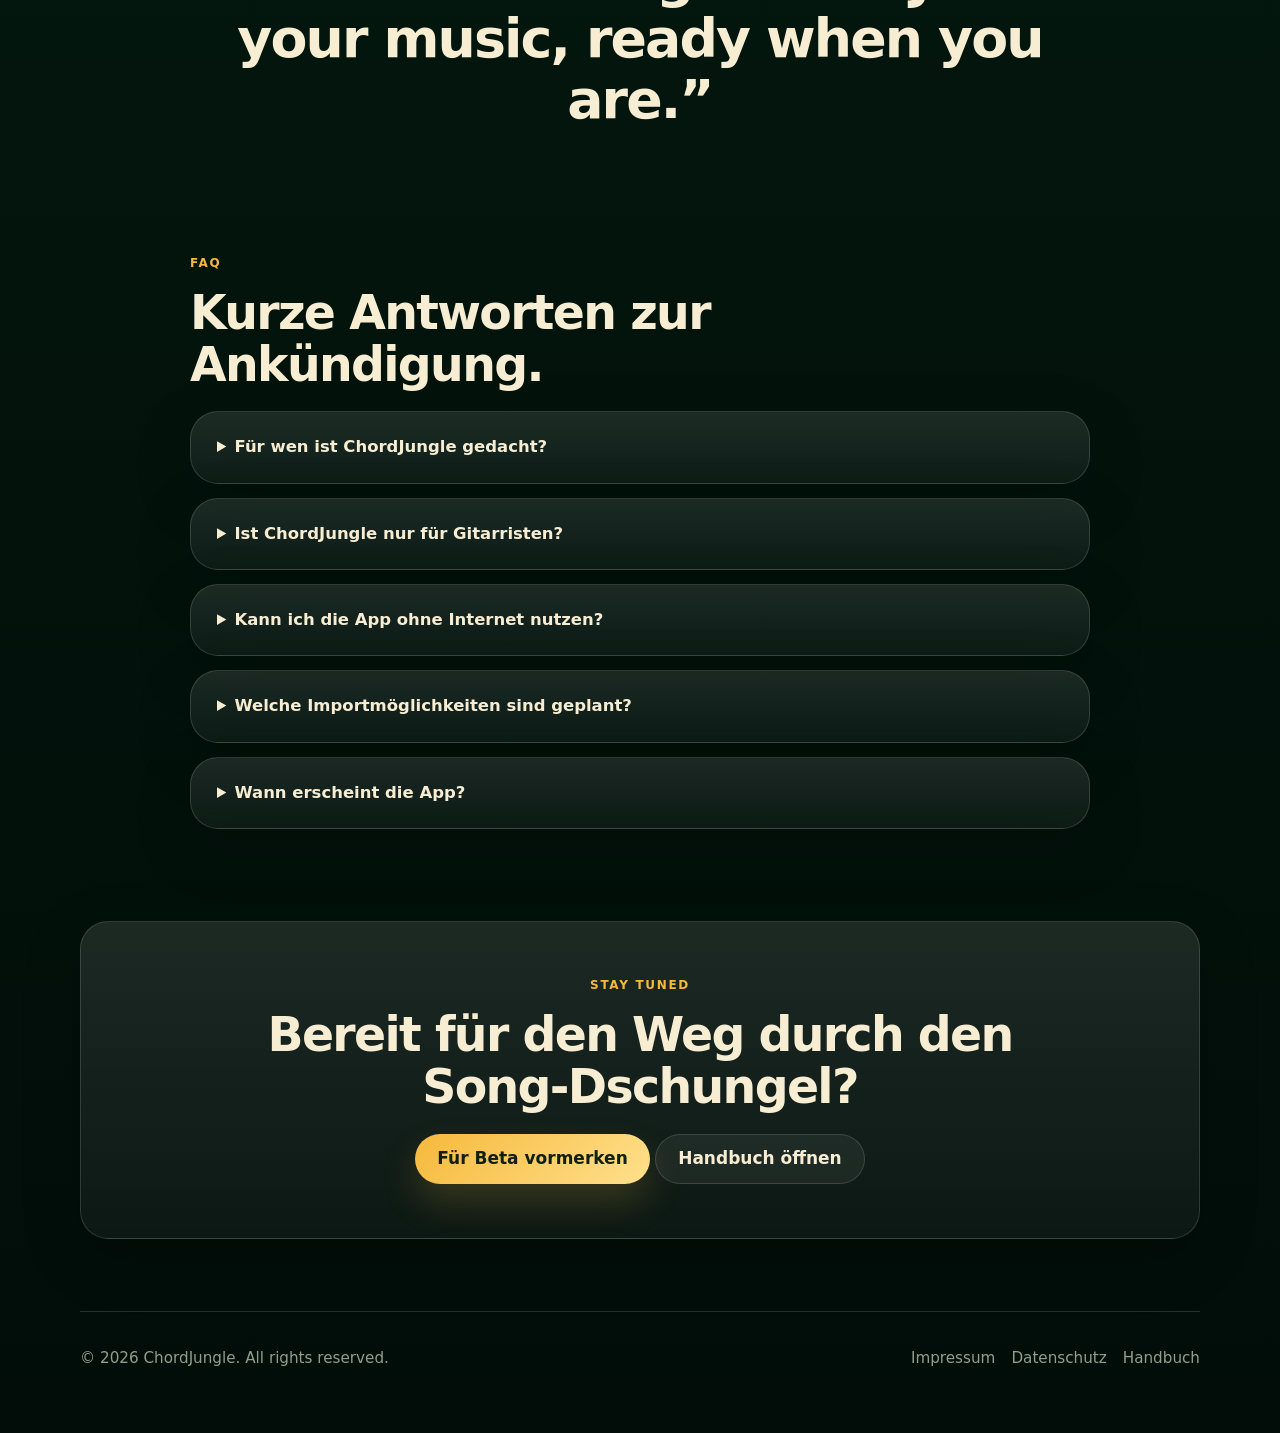
==== commit d6924d93: "add Handbuch" ====
--- a/httpdocs/index.html
+++ b/httpdocs/index.html
@@ -29,6 +29,7 @@
       <a href="#features">Features</a>
       <a href="#platforms">Plattformen</a>
       <a href="#beta">Beta</a>
+      <a href="handbuch.html">Handbuch</a>
       <a href="#faq">FAQ</a>
     </nav>
   </header>
@@ -47,6 +48,7 @@
             Beta vormerken
           </a>
           <a class="button secondary" href="#features">Mehr erfahren</a>
+          <a class="button secondary" href="handbuch.html">Zum Handbuch</a>
         </div>
         <p class="hint">Offline-first. Ohne Konto. Ohne Abo-Logik. Für echte Songbook-Workflows.</p>
       </div>
@@ -194,6 +196,7 @@
       <a class="button primary" href="#" data-contact-link data-contact-subject="ChordJungle Beta" data-contact-body="Hallo, ich möchte über ChordJungle informiert werden." rel="nofollow">
         Für Beta vormerken
       </a>
+      <a class="button secondary" href="handbuch.html">Handbuch öffnen</a>
     </section>
   </main>
 
@@ -202,6 +205,7 @@
     <nav class="footer-links" aria-label="Rechtliche Links">
       <a href="impressum.html">Impressum</a>
       <a href="datenschutz.html">Datenschutz</a>
+      <a href="handbuch.html">Handbuch</a>
     </nav>
   </footer>
 
--- a/httpdocs/styles.css
+++ b/httpdocs/styles.css
@@ -388,11 +388,58 @@
 
 @media (max-width: 560px) {
   body { font-size: 16px; }
-  .site-header { width: min(100% - 22px, var(--max)); }
+  .site-header {
+    width: min(100% - 22px, var(--max));
+    padding: 12px 0;
+  }
+
+  .brand img {
+    width: 38px;
+    height: 38px;
+  }
 
   .section {
     width: min(100% - 22px, var(--max));
-    padding: 52px 0;
+    padding: 44px 0;
+  }
+
+  .hero {
+    padding-top: 10px;
+    padding-bottom: 12px;
+    gap: 18px;
+  }
+
+  .hero-visual {
+    min-height: 176px;
+  }
+
+  .app-icon {
+    width: min(48%, 180px);
+  }
+
+  .eyebrow {
+    margin-bottom: 9px;
+    font-size: 0.68rem;
+  }
+
+  h1 {
+    font-size: 2.16rem;
+    line-height: 1.04;
+    margin-bottom: 16px;
+  }
+
+  .lead {
+    font-size: 1rem;
+    line-height: 1.5;
+  }
+
+  .cta-row {
+    gap: 10px;
+    margin: 20px 0 12px;
+  }
+
+  .button {
+    min-height: 46px;
   }
 
   .cards { grid-template-columns: 1fr; }
@@ -400,6 +447,13 @@
   .platform-section { padding: 28px 20px; }
   .cta-row { flex-direction: column; }
   .button { width: 100%; }
+  .hero .cta-row { flex-direction: row; }
+  .hero .button {
+    flex: 1 1 0;
+    width: auto;
+    min-height: 44px;
+    padding: 0 12px;
+  }
   .site-footer { flex-direction: column; }
 }
 
@@ -478,3 +532,90 @@
 .legal-card ul {
   padding-left: 22px;
 }
+
+.manual-hero {
+  min-height: 420px;
+  display: grid;
+  grid-template-columns: 1.2fr 0.8fr;
+  gap: 48px;
+  align-items: center;
+}
+
+.manual-note,
+.callout,
+.feedback-template {
+  border: 1px solid var(--panel-border);
+  border-radius: 22px;
+  background: rgba(255, 255, 255, 0.065);
+  padding: 24px;
+  color: var(--muted);
+}
+
+.manual-note strong,
+.callout strong { color: var(--text); }
+.manual-note p { margin: 10px 0 0; }
+.manual-section { max-width: 1000px; padding-top: 54px; padding-bottom: 54px; }
+.manual-section > h2 { max-width: 820px; }
+.manual-section > p,
+.manual-section li { color: var(--muted); }
+.manual-section ol,
+.manual-section ul { padding-left: 24px; line-height: 1.78; }
+.manual-section code { color: #ffe7a5; overflow-wrap: anywhere; }
+
+.checklist {
+  display: grid;
+  gap: 12px;
+  margin: 28px 0;
+  padding: 0;
+  list-style: none;
+  counter-reset: steps;
+}
+
+.checklist li {
+  counter-increment: steps;
+  display: grid;
+  grid-template-columns: 38px 1fr;
+  gap: 14px;
+  align-items: start;
+  padding: 16px 18px;
+  border: 1px solid var(--panel-border);
+  border-radius: 18px;
+  background: rgba(255,255,255,0.045);
+}
+
+.checklist li::before { content: counter(steps); color: var(--gold); font-weight: 850; }
+.manual-cards { display: grid; grid-template-columns: repeat(2, 1fr); gap: 16px; margin-top: 30px; }
+.manual-card { display: block; border: 1px solid var(--panel-border); border-radius: 22px; padding: 22px; background: rgba(255,255,255,0.055); text-decoration: none; transition: transform 180ms ease, border-color 180ms ease; }
+.manual-card:hover { transform: translateY(-3px); border-color: rgba(246, 185, 59, 0.55); }
+.manual-card span { color: var(--gold); font-weight: 850; font-size: 0.8rem; letter-spacing: 0.1em; }
+.manual-card h3 { margin: 10px 0 7px; }
+.manual-card p { color: var(--muted); margin: 0; }
+.manual-layout { display: grid; grid-template-columns: minmax(0, 1fr) minmax(260px, 0.75fr); gap: 44px; align-items: start; margin-top: 26px; }
+.manual-layout.reverse { grid-template-columns: minmax(260px, 0.75fr) minmax(0, 1fr); }
+.manual-layout figure, .wide-shot, .inline-shot { margin: 0; }
+.manual-layout img, .wide-shot img, .inline-shot img { display: block; width: 100%; height: auto; border: 1px solid var(--panel-border); border-radius: 20px; box-shadow: var(--shadow); }
+.manual-layout figcaption, .wide-shot figcaption, .inline-shot figcaption { margin-top: 10px; color: var(--muted); font-size: 0.9rem; line-height: 1.45; }
+.wide-shot { max-width: 640px; margin: 34px auto 0; }
+.inline-shot { max-width: 360px; margin-top: 24px; }
+.callout { margin-top: 30px; }
+.callout p:last-child, .callout ol:last-child { margin-bottom: 0; }
+.warning { border-color: rgba(246, 185, 59, 0.42); background: rgba(246, 185, 59, 0.09); }
+.troubleshooting details { margin: 14px 0; }
+.feedback-template { position: relative; margin: 30px 0; padding-top: 60px; }
+.feedback-template pre { margin: 0; white-space: pre-wrap; color: var(--text); font: 0.92rem/1.65 ui-monospace, SFMono-Regular, Menlo, Consolas, monospace; }
+.copy-template { position: absolute; top: 16px; right: 16px; border: 1px solid rgba(246, 185, 59, 0.45); border-radius: 999px; padding: 8px 12px; background: rgba(246,185,59,0.12); color: #ffe7a5; font: inherit; font-size: 0.82rem; font-weight: 800; cursor: pointer; }
+.copy-template:hover { background: rgba(246,185,59,0.2); }
+
+@media (max-width: 900px) {
+  .manual-hero, .manual-layout, .manual-layout.reverse { grid-template-columns: 1fr; }
+  .manual-layout.reverse figure { order: 2; }
+}
+
+@media (max-width: 560px) {
+  .manual-hero { min-height: auto; gap: 28px; }
+  .manual-section { padding-top: 40px; padding-bottom: 40px; }
+  .manual-cards { grid-template-columns: 1fr; }
+  .manual-layout { gap: 28px; }
+  .manual-note, .callout, .feedback-template { padding: 18px; }
+  .feedback-template { padding-top: 58px; }
+}
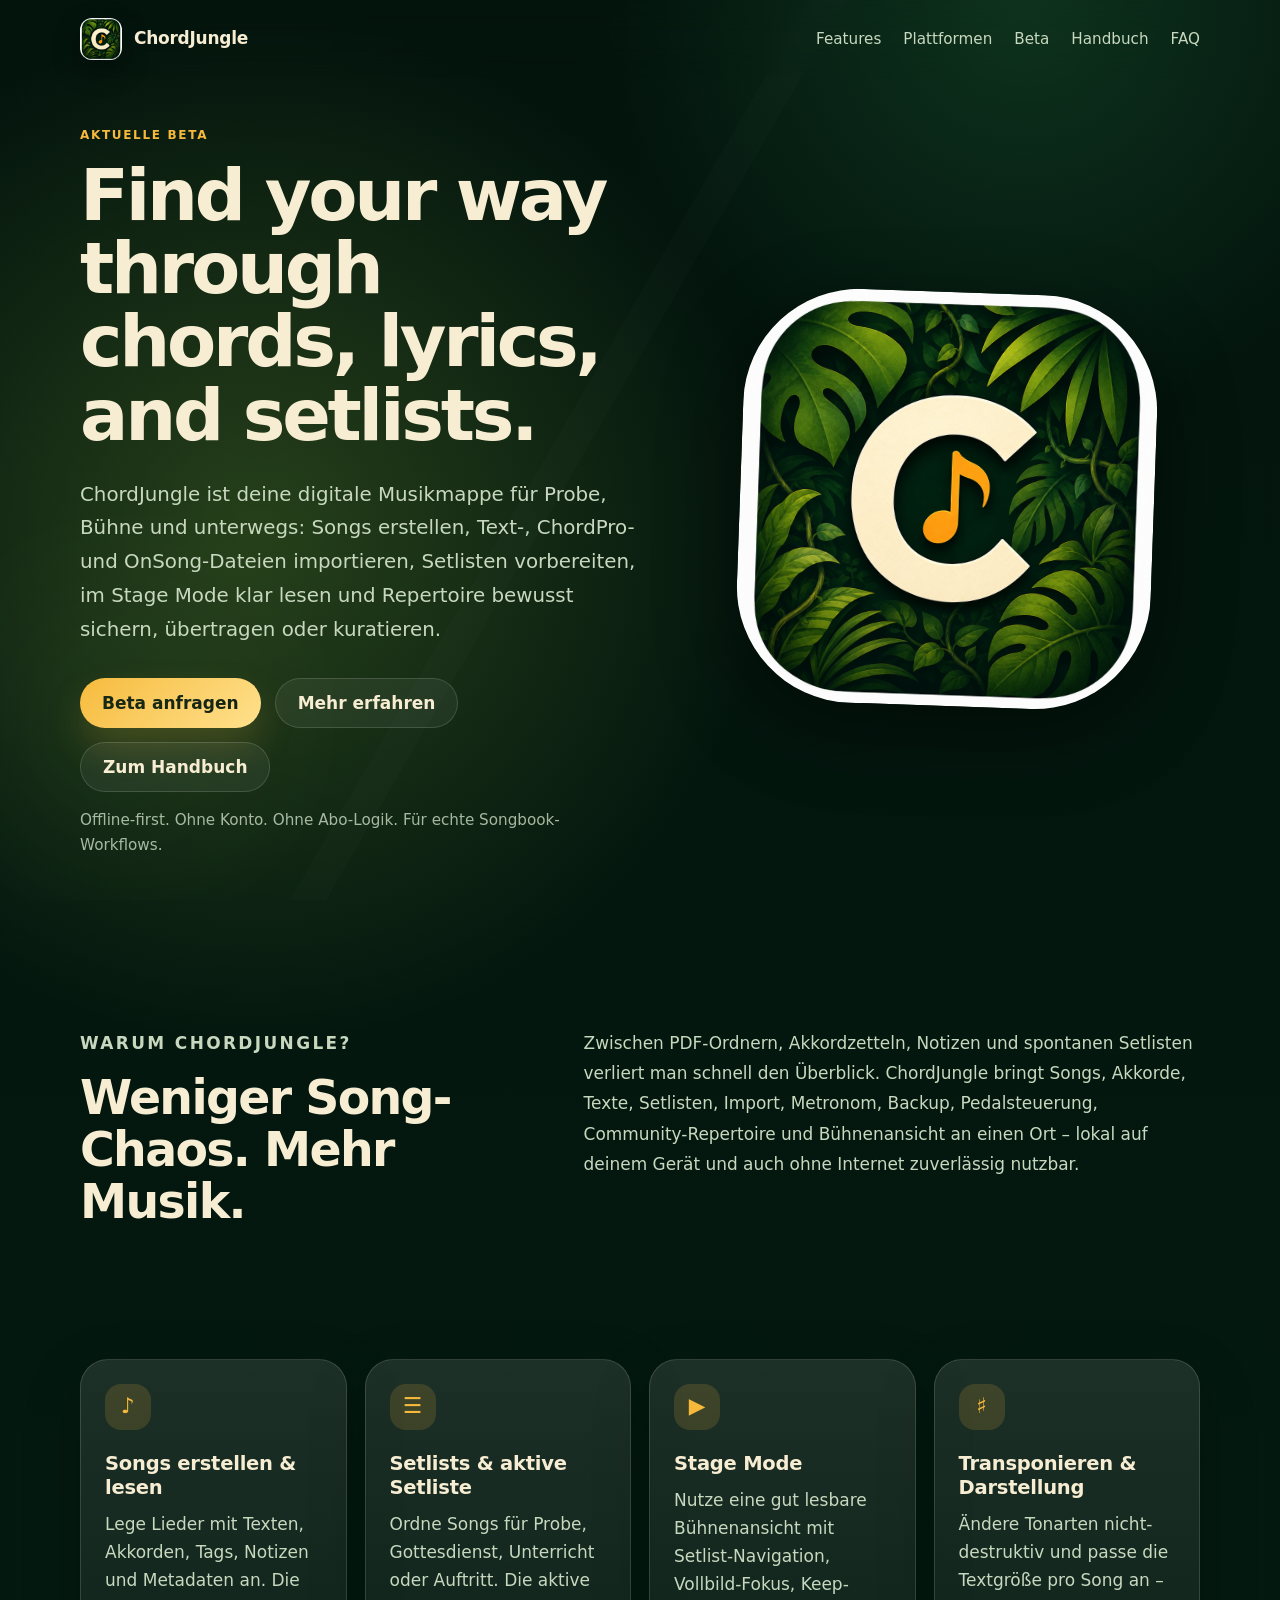
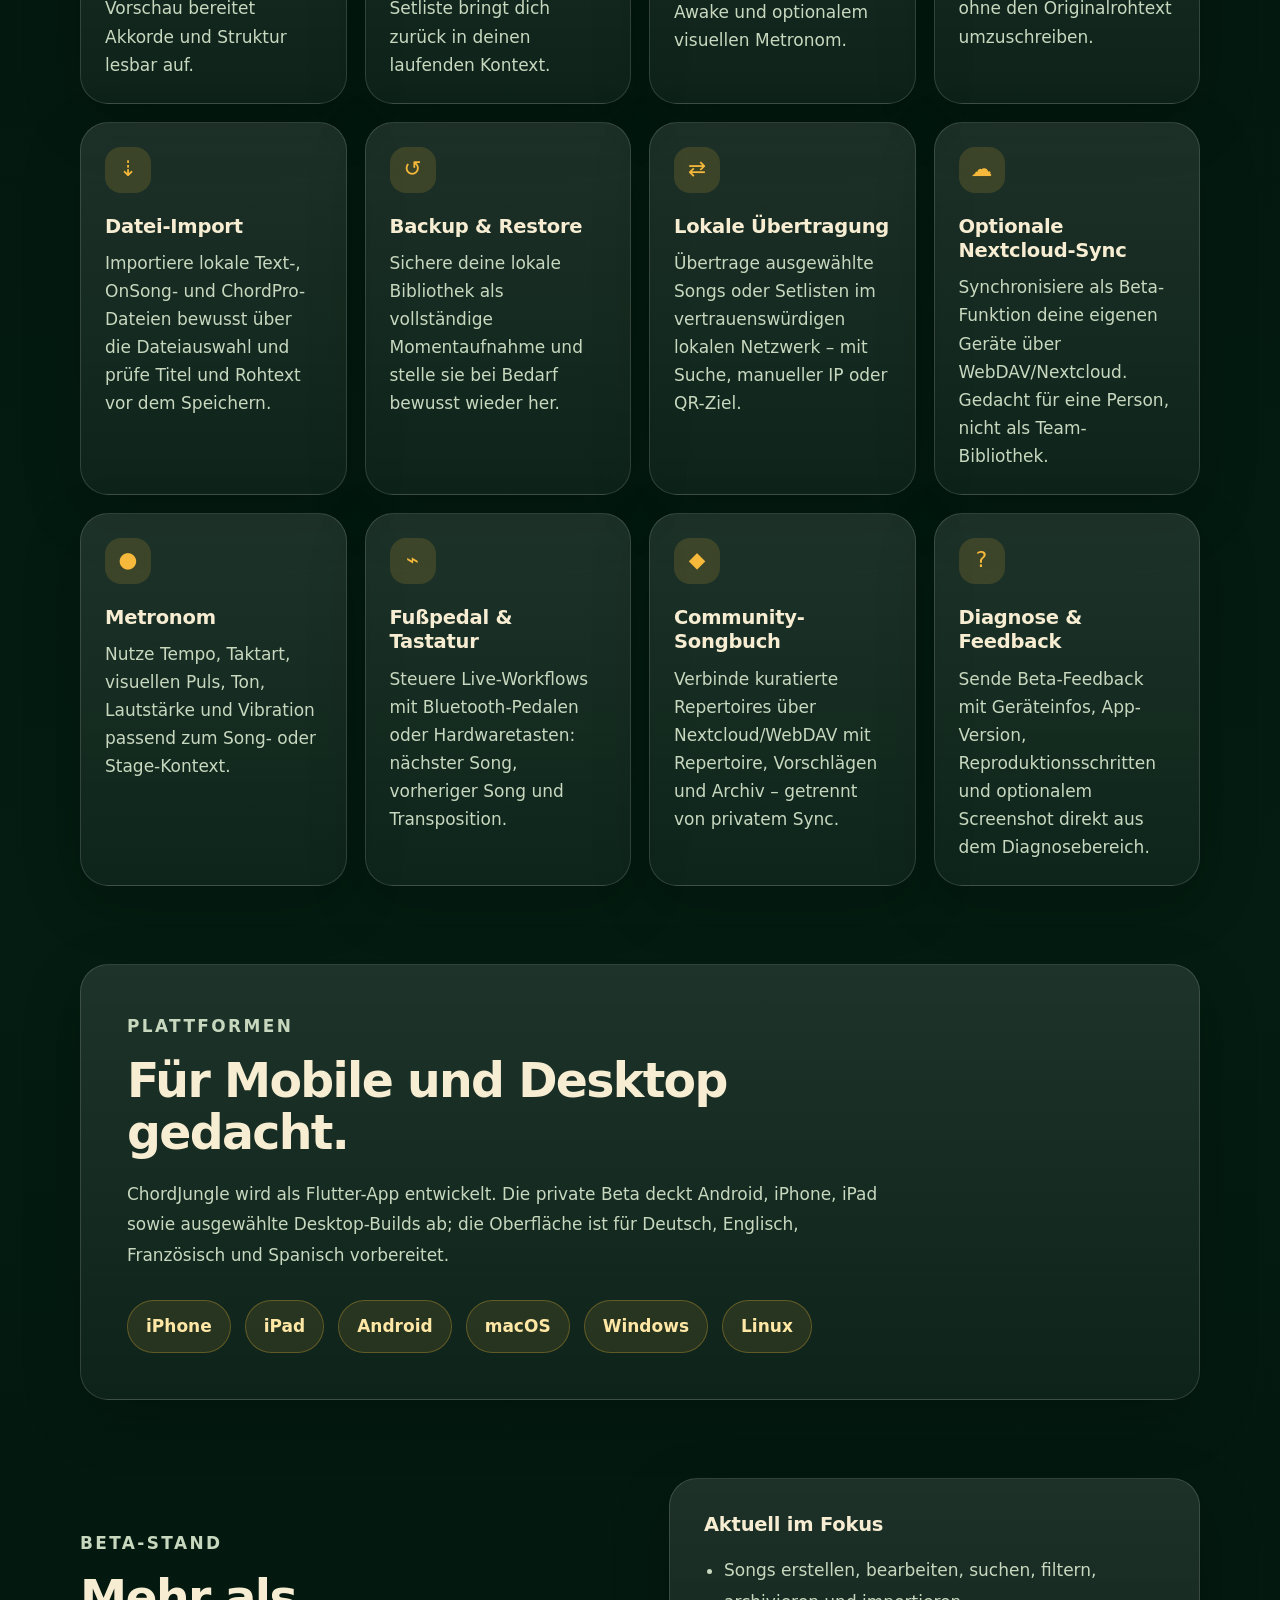
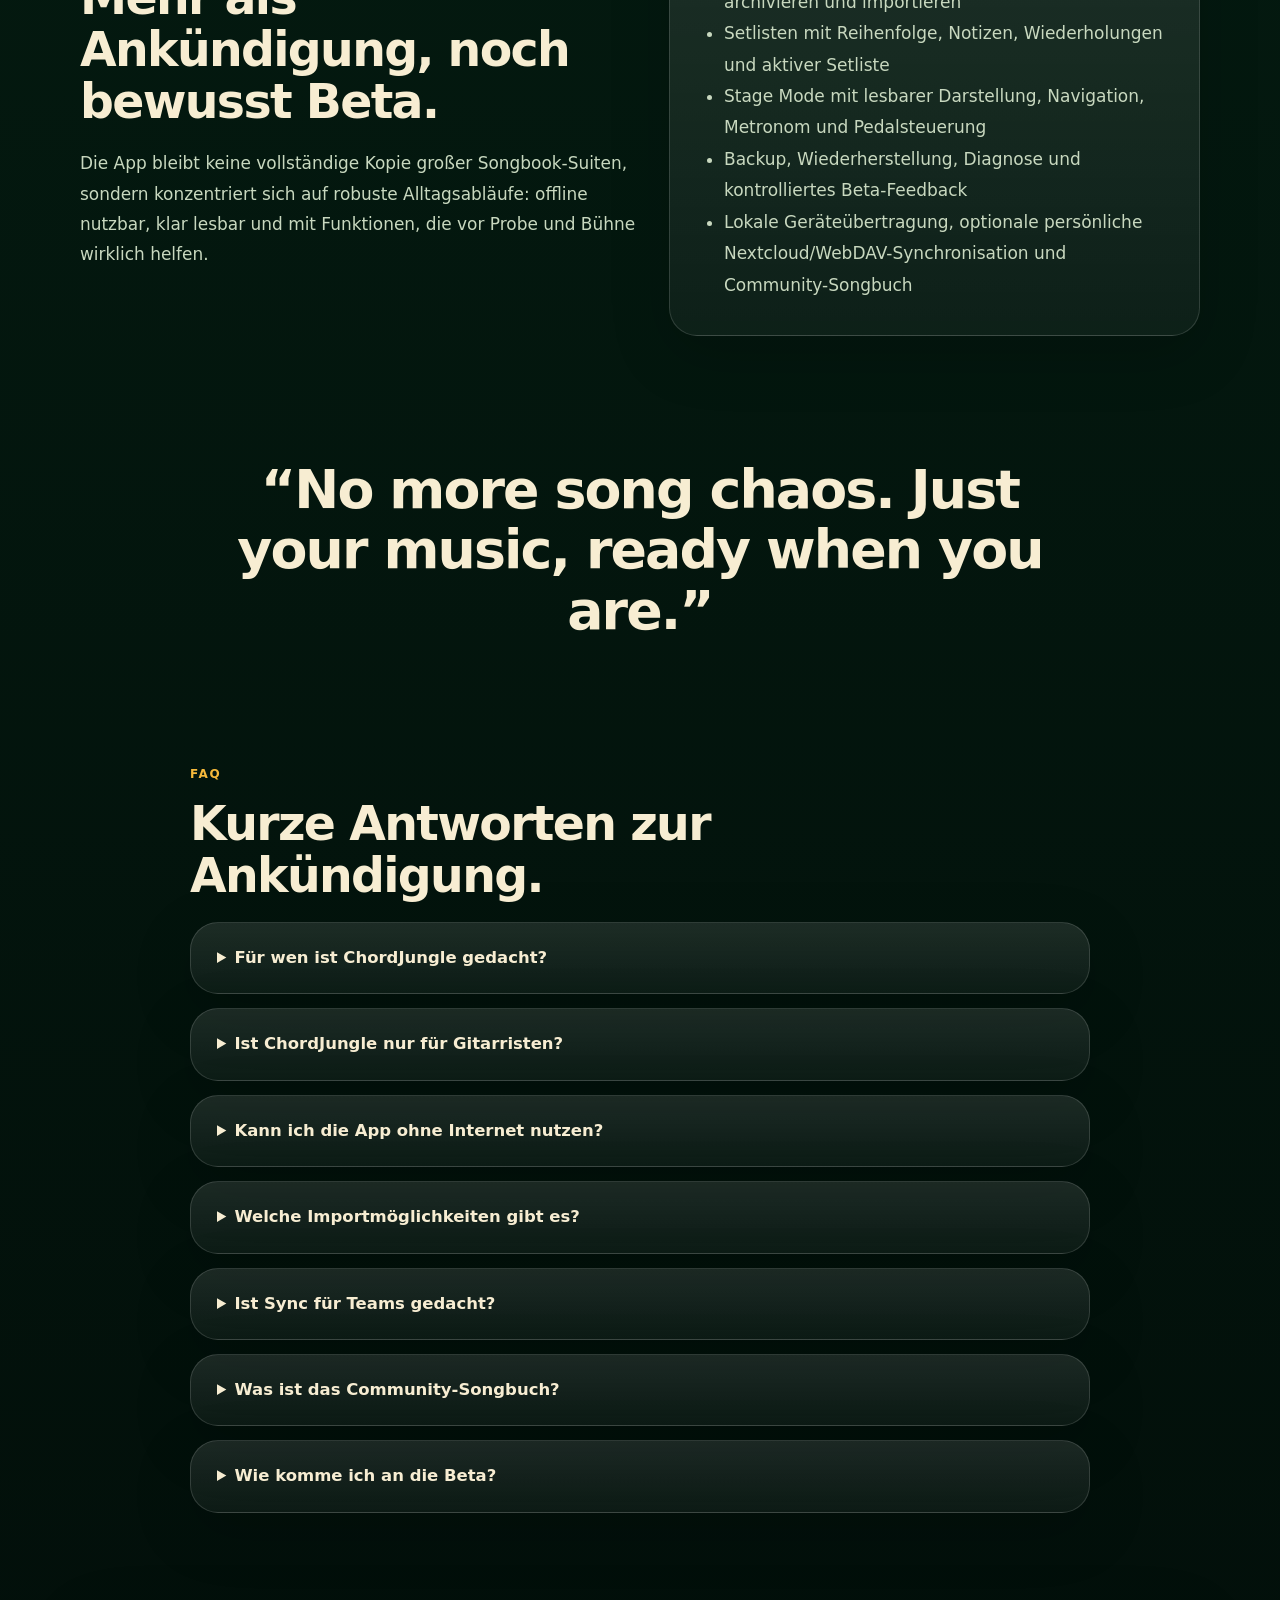
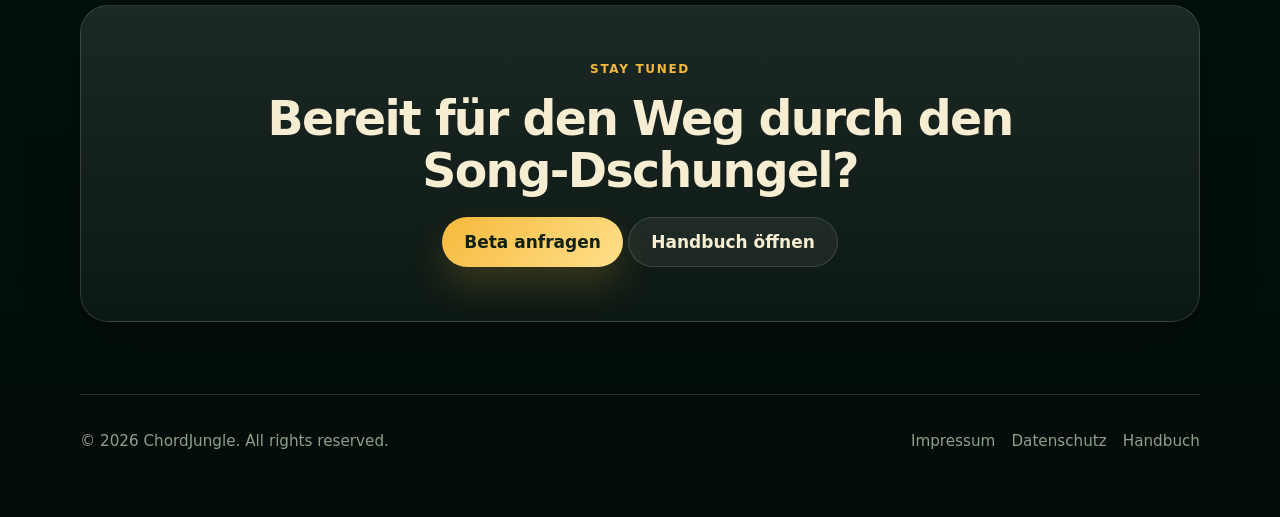
==== commit 07f85384: "update community" ====
--- a/httpdocs/index.html
+++ b/httpdocs/index.html
@@ -3,8 +3,8 @@
 <head>
   <meta charset="utf-8">
   <meta name="viewport" content="width=device-width, initial-scale=1">
-  <title>ChordJungle – Songs, Chords & Setlists</title>
-  <meta name="description" content="ChordJungle ist eine offline-first Songbook- und Setlist-App für iOS, Android, macOS, Windows und Linux – mit Stage Mode, Import, Backup und lokaler Geräteübertragung.">
+  <title>ChordJungle – Songbook, Stage Mode, Community & Sync</title>
+  <meta name="description" content="ChordJungle ist eine offline-first Songbook- und Setlist-App für Android, iOS, iPadOS und ausgewählte Desktop-Beta-Ziele – mit ChordPro-/OnSong-Import, aktiver Setliste, Stage Mode, Metronom, Backup, lokaler Übertragung, Community-Songbuch und optionalem Nextcloud/WebDAV-Sync.">
   <meta name="theme-color" content="#032014">
 
   <meta property="og:title" content="ChordJungle">
@@ -37,15 +37,16 @@
   <main id="top">
     <section class="hero section">
       <div class="hero-copy">
-        <p class="eyebrow">Private Beta in Vorbereitung</p>
+        <p class="eyebrow">Aktuelle Beta</p>
         <h1>Find your way through chords, lyrics, and setlists.</h1>
         <p class="lead">
           ChordJungle ist deine digitale Musikmappe für Probe, Bühne und unterwegs:
-          Songs erstellen, bestehende Lieder importieren, Setlisten vorbereiten und im Stage Mode klar lesen.
+          Songs erstellen, Text-, ChordPro- und OnSong-Dateien importieren, Setlisten vorbereiten,
+          im Stage Mode klar lesen und Repertoire bewusst sichern, übertragen oder kuratieren.
         </p>
         <div class="cta-row">
-          <a class="button primary" href="#" data-contact-link data-contact-subject="ChordJungle Beta" data-contact-body="Hallo, ich möchte über ChordJungle informiert werden." rel="nofollow">
-            Beta vormerken
+          <a class="button primary" href="#" data-contact-link data-contact-subject="ChordJungle Beta" data-contact-body="Hallo, ich möchte ChordJungle testen." rel="nofollow">
+            Beta anfragen
           </a>
           <a class="button secondary" href="#features">Mehr erfahren</a>
           <a class="button secondary" href="handbuch.html">Zum Handbuch</a>
@@ -66,21 +67,21 @@
       </div>
       <p>
         Zwischen PDF-Ordnern, Akkordzetteln, Notizen und spontanen Setlisten verliert man schnell den Überblick.
-        ChordJungle bringt Songs, Akkorde, Texte, Setlisten und Bühnenansicht an einen Ort – lokal auf deinem Gerät
-        und auch ohne Internet zuverlässig nutzbar.
+        ChordJungle bringt Songs, Akkorde, Texte, Setlisten, Import, Metronom, Backup, Pedalsteuerung,
+        Community-Repertoire und Bühnenansicht an einen Ort – lokal auf deinem Gerät und auch ohne Internet zuverlässig nutzbar.
       </p>
     </section>
 
     <section class="section cards" id="features">
       <article class="card">
         <span class="card-icon">♪</span>
-        <h3>Songs erstellen & bearbeiten</h3>
-        <p>Lege Lieder mit Texten, Akkorden, Tags, Notizen und Metadaten an. Änderungen bleiben lokal und übersichtlich.</p>
+        <h3>Songs erstellen & lesen</h3>
+        <p>Lege Lieder mit Texten, Akkorden, Tags, Notizen und Metadaten an. Die Vorschau bereitet Akkorde und Struktur lesbar auf.</p>
       </article>
       <article class="card">
         <span class="card-icon">☰</span>
-        <h3>Setlists vorbereiten</h3>
-        <p>Ordne Songs für Probe, Gottesdienst, Unterricht oder Auftritt. Wiederholungen und individuelle Hinweise sind möglich.</p>
+        <h3>Setlists & aktive Setliste</h3>
+        <p>Ordne Songs für Probe, Gottesdienst, Unterricht oder Auftritt. Die aktive Setliste bringt dich zurück in deinen laufenden Kontext.</p>
       </article>
       <article class="card">
         <span class="card-icon">▶</span>
@@ -89,28 +90,48 @@
       </article>
       <article class="card">
         <span class="card-icon">♯</span>
-        <h3>Transponieren</h3>
-        <p>Ändere Tonarten nicht-destruktiv in Songansicht, Setlistenansicht und Stage Mode – ohne den Originalsong umzuschreiben.</p>
+        <h3>Transponieren & Darstellung</h3>
+        <p>Ändere Tonarten nicht-destruktiv und passe die Textgröße pro Song an – ohne den Originalrohtext umzuschreiben.</p>
       </article>
       <article class="card">
         <span class="card-icon">⇣</span>
-        <h3>Import vorhandener Songs</h3>
-        <p>Importiere unterstützte OnSong-Backups additiv und übernimm Songs und Setlisten in deine ChordJungle-Bibliothek.</p>
+        <h3>Datei-Import</h3>
+        <p>Importiere lokale Text-, OnSong- und ChordPro-Dateien bewusst über die Dateiauswahl und prüfe Titel und Rohtext vor dem Speichern.</p>
       </article>
       <article class="card">
         <span class="card-icon">↺</span>
         <h3>Backup & Restore</h3>
-        <p>Sichere deine lokale Bibliothek als JSON-Backup und stelle sie bei Bedarf wieder her.</p>
+        <p>Sichere deine lokale Bibliothek als vollständige Momentaufnahme und stelle sie bei Bedarf bewusst wieder her.</p>
       </article>
       <article class="card">
         <span class="card-icon">⇄</span>
         <h3>Lokale Übertragung</h3>
-        <p>Übertrage ausgewählte Songs oder Setlisten im lokalen Netzwerk – per Suche, manueller IP oder QR-Ziel.</p>
+        <p>Übertrage ausgewählte Songs oder Setlisten im vertrauenswürdigen lokalen Netzwerk – mit Suche, manueller IP oder QR-Ziel.</p>
       </article>
       <article class="card">
         <span class="card-icon">☁</span>
         <h3>Optionale Nextcloud-Sync</h3>
-        <p>Für Einzelpersonen mit mehreren Geräten ist eine optionale WebDAV/Nextcloud-Synchronisation als Beta-Funktion vorgesehen.</p>
+        <p>Synchronisiere als Beta-Funktion deine eigenen Geräte über WebDAV/Nextcloud. Gedacht für eine Person, nicht als Team-Bibliothek.</p>
+      </article>
+      <article class="card">
+        <span class="card-icon">●</span>
+        <h3>Metronom</h3>
+        <p>Nutze Tempo, Taktart, visuellen Puls, Ton, Lautstärke und Vibration passend zum Song- oder Stage-Kontext.</p>
+      </article>
+      <article class="card">
+        <span class="card-icon">⌁</span>
+        <h3>Fußpedal & Tastatur</h3>
+        <p>Steuere Live-Workflows mit Bluetooth-Pedalen oder Hardwaretasten: nächster Song, vorheriger Song und Transposition.</p>
+      </article>
+      <article class="card">
+        <span class="card-icon">◆</span>
+        <h3>Community-Songbuch</h3>
+        <p>Verbinde kuratierte Repertoires über Nextcloud/WebDAV mit Repertoire, Vorschlägen und Archiv – getrennt von privatem Sync.</p>
+      </article>
+      <article class="card">
+        <span class="card-icon">?</span>
+        <h3>Diagnose & Feedback</h3>
+        <p>Sende Beta-Feedback mit Geräteinfos, App-Version, Reproduktionsschritten und optionalem Screenshot direkt aus dem Diagnosebereich.</p>
       </article>
     </section>
 
@@ -119,11 +140,13 @@
         <p class="eyebrow">Plattformen</p>
         <h2>Für Mobile und Desktop gedacht.</h2>
         <p>
-          ChordJungle wird als Flutter-App entwickelt und soll auf den wichtigsten Geräten funktionieren – vom Smartphone bis zum Desktop.
+          ChordJungle wird als Flutter-App entwickelt. Die private Beta deckt Android, iPhone, iPad
+          sowie ausgewählte Desktop-Builds ab; die Oberfläche ist für Deutsch, Englisch, Französisch und Spanisch vorbereitet.
         </p>
       </div>
       <div class="platform-grid" aria-label="Geplante Plattformen">
-        <div class="platform-pill">iOS</div>
+        <div class="platform-pill">iPhone</div>
+        <div class="platform-pill">iPad</div>
         <div class="platform-pill">Android</div>
         <div class="platform-pill">macOS</div>
         <div class="platform-pill">Windows</div>
@@ -133,21 +156,21 @@
 
     <section class="section split" id="beta">
       <div>
-        <p class="eyebrow">Beta-Ankündigung</p>
-        <h2>Erst solide, dann größer.</h2>
+        <p class="eyebrow">Beta-Stand</p>
+        <h2>Mehr als Ankündigung, noch bewusst Beta.</h2>
         <p>
-          Die App startet nicht als vollständiger OnSong-Klon, sondern als robuste Songbook-App für den Alltag:
-          offline nutzbar, einfach zu bedienen und mit den wichtigsten Funktionen für Probe und Bühne.
+          Die App bleibt keine vollständige Kopie großer Songbook-Suiten, sondern konzentriert sich auf robuste Alltagsabläufe:
+          offline nutzbar, klar lesbar und mit Funktionen, die vor Probe und Bühne wirklich helfen.
         </p>
       </div>
       <div class="beta-box">
-        <h3>Fokus der ersten Version</h3>
+        <h3>Aktuell im Fokus</h3>
         <ul>
-          <li>Songs erstellen, bearbeiten, suchen, filtern und archivieren</li>
-          <li>Setlisten mit Reihenfolge, Notizen und individuellen Song-Einstellungen</li>
-          <li>Stage Mode mit lesbarer Darstellung und einfacher Navigation</li>
-          <li>Import vorhandener OnSong-Daten, Backup und Wiederherstellung</li>
-          <li>Lokale Geräteübertragung und optionale Nextcloud/WebDAV-Funktionen</li>
+          <li>Songs erstellen, bearbeiten, suchen, filtern, archivieren und importieren</li>
+          <li>Setlisten mit Reihenfolge, Notizen, Wiederholungen und aktiver Setliste</li>
+          <li>Stage Mode mit lesbarer Darstellung, Navigation, Metronom und Pedalsteuerung</li>
+          <li>Backup, Wiederherstellung, Diagnose und kontrolliertes Beta-Feedback</li>
+          <li>Lokale Geräteübertragung, optionale persönliche Nextcloud/WebDAV-Synchronisation und Community-Songbuch</li>
         </ul>
       </div>
     </section>
@@ -180,21 +203,31 @@
       </details>
 
       <details>
-        <summary>Welche Importmöglichkeiten sind geplant?</summary>
-        <p>Der Fokus liegt auf einem additiven Import unterstützter OnSong-Backup-Daten. Nicht jede OnSong-Funktion und nicht jedes Medienformat ist Teil des ersten Umfangs.</p>
-      </details>
-
-      <details>
-        <summary>Wann erscheint die App?</summary>
-        <p>ChordJungle befindet sich in der privaten Beta-Vorbereitung. Diese Seite dient als Ankündigung und Vormerkung.</p>
+        <summary>Welche Importmöglichkeiten gibt es?</summary>
+        <p>Der Fokus liegt auf lokalen Textdateien wie TXT, OnSong und ChordPro. SongSelect kann manuell über den Browser genutzt werden, indem du dort eine verfügbare Datei herunterlädst und diese lokale Datei importierst.</p>
+      </details>
+
+      <details>
+        <summary>Ist Sync für Teams gedacht?</summary>
+        <p>Nein. Die optionale Nextcloud/WebDAV-Synchronisation ist aktuell für eine Person mit mehreren eigenen Geräten gedacht, nicht als Echtzeit-Team-Bibliothek.</p>
+      </details>
+
+      <details>
+        <summary>Was ist das Community-Songbuch?</summary>
+        <p>Ein getrenntes, kuratiertes Repertoire für Gruppen wie Gemeinden, Bands oder Chöre. Lokale Songs bleiben privat; Veröffentlichung, Vorschläge und Archiv sind bewusste Aktionen und abhängig von den Nextcloud/WebDAV-Rechten.</p>
+      </details>
+
+      <details>
+        <summary>Wie komme ich an die Beta?</summary>
+        <p>ChordJungle ist weiterhin eine private Beta. Über die Kontakt-Schaltflächen kannst du Interesse anmelden oder Feedback zum aktuellen Stand geben.</p>
       </details>
     </section>
 
     <section class="section final-cta">
       <p class="eyebrow">Stay tuned</p>
       <h2>Bereit für den Weg durch den Song-Dschungel?</h2>
-      <a class="button primary" href="#" data-contact-link data-contact-subject="ChordJungle Beta" data-contact-body="Hallo, ich möchte über ChordJungle informiert werden." rel="nofollow">
-        Für Beta vormerken
+      <a class="button primary" href="#" data-contact-link data-contact-subject="ChordJungle Beta" data-contact-body="Hallo, ich möchte ChordJungle testen." rel="nofollow">
+        Beta anfragen
       </a>
       <a class="button secondary" href="handbuch.html">Handbuch öffnen</a>
     </section>
--- a/httpdocs/styles.css
+++ b/httpdocs/styles.css
@@ -17,6 +17,8 @@
 
 html { scroll-behavior: smooth; }
 
+.manual-root { scroll-behavior: auto; }
+
 body {
   margin: 0;
   font-family: Inter, ui-sans-serif, system-ui, -apple-system, BlinkMacSystemFont, "Segoe UI", sans-serif;
@@ -533,89 +535,59 @@
   padding-left: 22px;
 }
 
-.manual-hero {
-  min-height: 420px;
-  display: grid;
-  grid-template-columns: 1.2fr 0.8fr;
-  gap: 48px;
-  align-items: center;
-}
-
-.manual-note,
-.callout,
-.feedback-template {
-  border: 1px solid var(--panel-border);
-  border-radius: 22px;
-  background: rgba(255, 255, 255, 0.065);
-  padding: 24px;
-  color: var(--muted);
-}
-
-.manual-note strong,
-.callout strong { color: var(--text); }
-.manual-note p { margin: 10px 0 0; }
-.manual-section { max-width: 1000px; padding-top: 54px; padding-bottom: 54px; }
-.manual-section > h2 { max-width: 820px; }
-.manual-section > p,
-.manual-section li { color: var(--muted); }
-.manual-section ol,
-.manual-section ul { padding-left: 24px; line-height: 1.78; }
+.manual-page .manual-main { width: min(100%, 1180px); margin: 0 auto; padding: 0 0 72px; }
+.manual-container { width: min(1120px, calc(100% - 48px)); margin-inline: auto; }
+.manual-page .manual-hero { max-width: none; padding-top: 80px; padding-bottom: 68px; }
+.manual-page .manual-hero .lead { max-width: 700px; }
+.manual-hero-note { max-width: 640px; color: var(--muted); font-size: 0.94rem; }
+.manual-section, .manual-toc { max-width: none; scroll-margin-top: 104px; }
+.manual-section { padding-top: 56px; padding-bottom: 56px; }
+.manual-heading { max-width: 760px; }
+.manual-heading h2 { max-width: 760px; }
+.manual-section > p, .manual-section li { color: var(--muted); }
+.manual-section > p { max-width: 760px; }
+.manual-section ol, .manual-section ul { max-width: 760px; padding-left: 24px; line-height: 1.78; }
 .manual-section code { color: #ffe7a5; overflow-wrap: anywhere; }
-
-.checklist {
-  display: grid;
-  gap: 12px;
-  margin: 28px 0;
-  padding: 0;
-  list-style: none;
-  counter-reset: steps;
-}
-
-.checklist li {
-  counter-increment: steps;
-  display: grid;
-  grid-template-columns: 38px 1fr;
-  gap: 14px;
-  align-items: start;
-  padding: 16px 18px;
-  border: 1px solid var(--panel-border);
-  border-radius: 18px;
-  background: rgba(255,255,255,0.045);
-}
-
-.checklist li::before { content: counter(steps); color: var(--gold); font-weight: 850; }
-.manual-cards { display: grid; grid-template-columns: repeat(2, 1fr); gap: 16px; margin-top: 30px; }
-.manual-card { display: block; border: 1px solid var(--panel-border); border-radius: 22px; padding: 22px; background: rgba(255,255,255,0.055); text-decoration: none; transition: transform 180ms ease, border-color 180ms ease; }
-.manual-card:hover { transform: translateY(-3px); border-color: rgba(246, 185, 59, 0.55); }
-.manual-card span { color: var(--gold); font-weight: 850; font-size: 0.8rem; letter-spacing: 0.1em; }
-.manual-card h3 { margin: 10px 0 7px; }
-.manual-card p { color: var(--muted); margin: 0; }
-.manual-layout { display: grid; grid-template-columns: minmax(0, 1fr) minmax(260px, 0.75fr); gap: 44px; align-items: start; margin-top: 26px; }
-.manual-layout.reverse { grid-template-columns: minmax(260px, 0.75fr) minmax(0, 1fr); }
-.manual-layout figure, .wide-shot, .inline-shot { margin: 0; }
-.manual-layout img, .wide-shot img, .inline-shot img { display: block; width: 100%; height: auto; border: 1px solid var(--panel-border); border-radius: 20px; box-shadow: var(--shadow); }
-.manual-layout figcaption, .wide-shot figcaption, .inline-shot figcaption { margin-top: 10px; color: var(--muted); font-size: 0.9rem; line-height: 1.45; }
-.wide-shot { max-width: 640px; margin: 34px auto 0; }
-.inline-shot { max-width: 360px; margin-top: 24px; }
-.callout { margin-top: 30px; }
-.callout p:last-child, .callout ol:last-child { margin-bottom: 0; }
-.warning { border-color: rgba(246, 185, 59, 0.42); background: rgba(246, 185, 59, 0.09); }
-.troubleshooting details { margin: 14px 0; }
-.feedback-template { position: relative; margin: 30px 0; padding-top: 60px; }
-.feedback-template pre { margin: 0; white-space: pre-wrap; color: var(--text); font: 0.92rem/1.65 ui-monospace, SFMono-Regular, Menlo, Consolas, monospace; }
-.copy-template { position: absolute; top: 16px; right: 16px; border: 1px solid rgba(246, 185, 59, 0.45); border-radius: 999px; padding: 8px 12px; background: rgba(246,185,59,0.12); color: #ffe7a5; font: inherit; font-size: 0.82rem; font-weight: 800; cursor: pointer; }
+.manual-chapter { border-top: 1px solid rgba(200, 216, 191, 0.16); }
+.manual-chapter:last-child { border-bottom: 1px solid rgba(200, 216, 191, 0.16); }
+.manual-section .manual-steps { display: grid; grid-template-columns: repeat(auto-fit, minmax(170px, 1fr)); gap: 10px; max-width: none; margin: 28px 0; padding: 0; list-style: none; counter-reset: manual-step; }
+.manual-steps li { display: grid; gap: 6px; min-height: 148px; padding: 18px; border: 1px solid var(--panel-border); border-radius: 8px; background: rgba(255,255,255,0.045); }
+.manual-steps strong { color: var(--text); }
+.manual-steps strong::before { display: block; margin-bottom: 10px; color: var(--gold); content: counter(manual-step, decimal-leading-zero); counter-increment: manual-step; font-size: 0.75rem; letter-spacing: 0.1em; }
+.manual-steps span { font-size: 0.93rem; line-height: 1.48; }
+.manual-toc { padding-top: 54px; padding-bottom: 58px; }
+.manual-card-grid { display: grid; grid-template-columns: repeat(4, minmax(0, 1fr)); gap: 10px; margin-top: 28px; }
+.manual-card-grid a { display: grid; gap: 6px; min-height: 96px; padding: 16px; border: 1px solid var(--panel-border); border-radius: 8px; background: rgba(255,255,255,0.045); color: var(--text); text-decoration: none; font-weight: 800; line-height: 1.3; transition: background 180ms ease, border-color 180ms ease, transform 180ms ease; }
+.manual-card-grid a:hover { transform: translateY(-2px); border-color: rgba(246,185,59,0.58); background: rgba(246,185,59,0.08); }
+.manual-card-grid span { color: var(--gold); font-size: 0.72rem; letter-spacing: 0.1em; }
+.manual-callout { max-width: 760px; margin-top: 30px; padding: 20px 22px; border: 1px solid var(--panel-border); border-radius: 8px; background: rgba(255,255,255,0.06); color: var(--muted); }
+.manual-callout strong { color: var(--text); }
+.manual-callout--warning { border-color: rgba(246,185,59,0.42); background: rgba(246,185,59,0.09); }
+.manual-screenshot { width: min(100%, 840px); margin: 38px auto 0; }
+.manual-screenshot img { display: block; width: auto; max-width: 100%; max-height: min(70vh, 620px); height: auto; margin: 0 auto; object-fit: contain; border: 1px solid var(--panel-border); border-radius: 10px; background: #020d09; box-shadow: 0 22px 54px rgba(0,0,0,0.34); }
+.manual-screenshot figcaption { max-width: 620px; margin: 12px auto 0; color: var(--muted); font-size: 0.88rem; line-height: 1.5; text-align: center; }
+.manual-faq { max-width: 760px; }
+.manual-faq details { margin: 12px 0; border: 1px solid var(--panel-border); border-radius: 8px; background: rgba(255,255,255,0.035); }
+.manual-faq summary { padding: 14px 16px; color: var(--text); font-weight: 800; cursor: pointer; }
+.manual-faq details p { max-width: none; padding: 0 16px 16px; }
+.manual-feedback-template { position: relative; max-width: 760px; margin: 30px 0; padding: 60px 24px 24px; border: 1px solid var(--panel-border); border-radius: 8px; background: rgba(255,255,255,0.06); }
+.manual-feedback-template pre { margin: 0; white-space: pre-wrap; color: var(--text); font: 0.92rem/1.65 ui-monospace, SFMono-Regular, Menlo, Consolas, monospace; }
+.copy-template { position: absolute; top: 16px; right: 16px; border: 1px solid rgba(246, 185, 59, 0.45); border-radius: 6px; padding: 8px 12px; background: rgba(246,185,59,0.12); color: #ffe7a5; font: inherit; font-size: 0.82rem; font-weight: 800; cursor: pointer; }
 .copy-template:hover { background: rgba(246,185,59,0.2); }
 
 @media (max-width: 900px) {
-  .manual-hero, .manual-layout, .manual-layout.reverse { grid-template-columns: 1fr; }
-  .manual-layout.reverse figure { order: 2; }
+  .manual-section .manual-steps { grid-template-columns: repeat(3, minmax(0, 1fr)); }
+  .manual-card-grid { grid-template-columns: repeat(3, minmax(0, 1fr)); }
 }
 
 @media (max-width: 560px) {
-  .manual-hero { min-height: auto; gap: 28px; }
-  .manual-section { padding-top: 40px; padding-bottom: 40px; }
-  .manual-cards { grid-template-columns: 1fr; }
-  .manual-layout { gap: 28px; }
-  .manual-note, .callout, .feedback-template { padding: 18px; }
-  .feedback-template { padding-top: 58px; }
-}
+  .manual-page .manual-main { padding-bottom: 48px; }
+  .manual-container { width: min(100% - 22px, 1120px); }
+  .manual-page .manual-hero { padding-top: 42px; padding-bottom: 40px; }
+  .manual-section, .manual-toc { padding-top: 40px; padding-bottom: 40px; scroll-margin-top: 78px; }
+  .manual-section .manual-steps, .manual-card-grid { grid-template-columns: 1fr; }
+  .manual-steps li { min-height: 0; padding: 16px; }
+  .manual-screenshot { width: 100%; max-width: 100%; margin-top: 28px; }
+  .manual-screenshot img { width: 100%; max-height: none; border-radius: 14px; }
+  .manual-feedback-template { padding: 58px 18px 18px; }
+}
